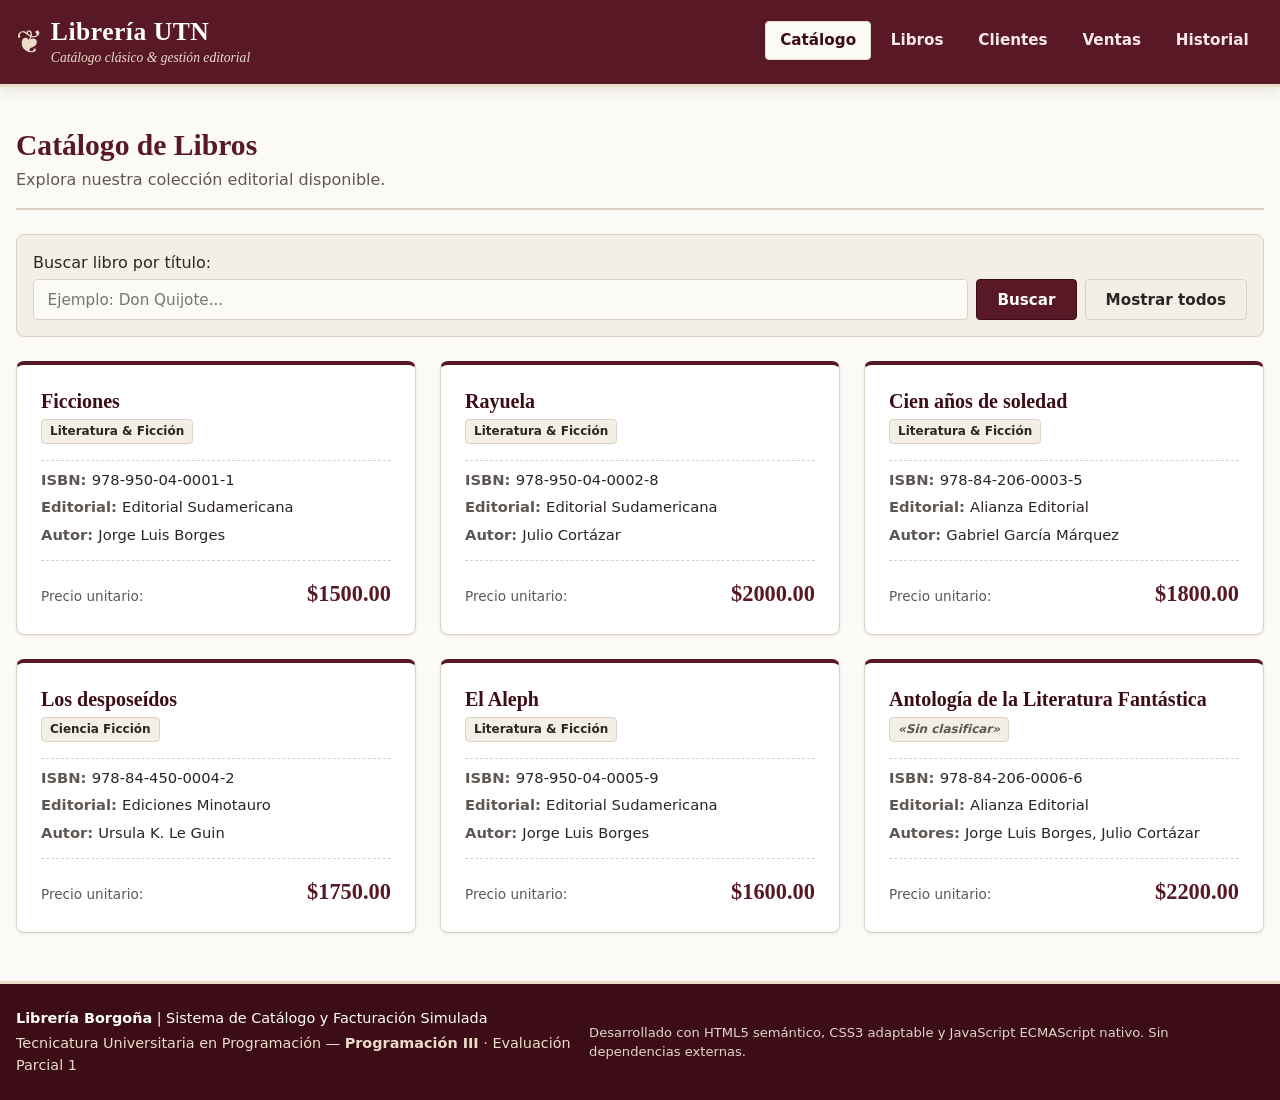
==== index.html @ 724ac65f "Add files via upload" ====
<!DOCTYPE html>
<html lang="es">
<head>
  <meta charset="UTF-8">
  <meta name="viewport" content="width=device-width, initial-scale=1.0">
  <meta name="description" content="Sistema de gestión de librería - Parcial 1 de Programación III UTN. Catálogo, registro de libros, clientes, ventas e historial.">
  <title>Librería Borgoña | Sistema de Gestión Editorial</title>
  <link rel="stylesheet" href="css/styles.css">
</head>
<body>
  <!-- Enlace accesible de salto al contenido -->
  <a href="#main-content" class="skip-link">Saltar al contenido principal</a>

  <!-- Encabezado general con identidad y navegación principal -->
  <header class="main-header">
    <div class="header-inner container">
      <div class="brand">
        <span class="brand-badge" aria-hidden="true">❦</span>
        <div class="brand-text">
          <h1 class="brand-title">Librería UTN</h1>
          <p class="brand-tagline">Catálogo clásico &amp; gestión editorial</p>
        </div>
      </div>

      <nav class="main-nav" aria-label="Navegación principal del sistema">
        <ul class="nav-list" role="menubar">
          <li role="none">
            <button type="button" class="nav-link active" role="menuitem" data-view="catalogo" id="nav-btn-catalogo" aria-current="page">
              Catálogo
            </button>
          </li>
          <li role="none">
            <button type="button" class="nav-link" role="menuitem" data-view="libros" id="nav-btn-libros">
              Libros
            </button>
          </li>
          <li role="none">
            <button type="button" class="nav-link" role="menuitem" data-view="clientes" id="nav-btn-clientes">
              Clientes
            </button>
          </li>
          <li role="none">
            <button type="button" class="nav-link" role="menuitem" data-view="ventas" id="nav-btn-ventas">
              Ventas
            </button>
          </li>
          <li role="none">
            <button type="button" class="nav-link" role="menuitem" data-view="historial" id="nav-btn-historial">
              Historial
            </button>
          </li>
        </ul>
      </nav>
    </div>
  </header>

  <!-- Contenedor de notificaciones globales en vivo -->
  <div class="container notif-wrapper" aria-live="polite" aria-atomic="true">
    <div id="global-alert" class="alert" hidden>
      <span class="alert-icon" aria-hidden="true"></span>
      <span id="global-alert-message" class="alert-message"></span>
      <button type="button" class="alert-close" id="btn-close-alert" aria-label="Cerrar notificación">×</button>
    </div>
  </div>

  <!-- Contenido principal -->
  <main id="main-content" class="main-content container">

    <!-- ==========================================
         VISTA 1: CATÁLOGO
         ========================================== -->
    <section id="view-catalogo" class="view-panel active" aria-labelledby="title-catalogo">
      <header class="section-header">
        <div>
          <h2 id="title-catalogo" class="section-title">Catálogo de Libros</h2>
          <p class="section-description">Explora nuestra colección editorial disponible.</p>
        </div>
      </header>

      <!-- Barra de búsqueda por título -->
      <search class="search-bar-container" role="search">
        <form id="form-search" class="search-form" novalidate>
          <div class="search-input-group">
            <label for="search-input" class="search-label">Buscar libro por título:</label>
            <div class="input-with-button">
              <input 
                type="search" 
                id="search-input" 
                name="searchTitle" 
                class="form-control" 
                placeholder="Ejemplo: Don Quijote..." 
                autocomplete="off"
              >
              <button type="submit" class="btn btn-primary" id="btn-search">Buscar</button>
              <button type="button" class="btn btn-secondary" id="btn-search-clear">Mostrar todos</button>
            </div>
          </div>
        </form>
      </search>

      <!-- Mensaje informativo de filtro actual -->
      <div id="search-status" class="search-status" aria-live="polite"></div>

      <!-- Contenedor dinámico de tarjetas de libros -->
      <div id="catalogo-list" class="cards-grid" aria-label="Resultados del catálogo"></div>

      <!-- Mensaje cuando no hay resultados de búsqueda -->
      <div id="catalogo-empty" class="empty-state" hidden>
        <div class="empty-state-icon" aria-hidden="true">🔍</div>
        <h3 class="empty-state-title">No se encontraron libros</h3>
        <p class="empty-state-text">No hay obras que coincidan con el término buscado. Prueba con otro título o limpia el buscador.</p>
        <button type="button" class="btn btn-secondary" id="btn-empty-reset">Restablecer catálogo</button>
      </div>
    </section>

    <!-- ==========================================
         VISTA 2: LIBROS (ALTA Y LISTADO)
         ========================================== -->
    <section id="view-libros" class="view-panel" aria-labelledby="title-libros" hidden>
      <header class="section-header">
        <div>
          <h2 id="title-libros" class="section-title">Administración de Libros</h2>
          <p class="section-description">Registra nuevas obras y consulta el inventario del sistema.</p>
        </div>
      </header>

      <div class="layout-two-columns">
        <!-- Formulario de alta de libros -->
        <article class="card card-form">
          <h3 class="card-title">Registrar nuevo libro</h3>
          <p class="card-subtitle">Completa todos los campos obligatorios (*) para ingresar el libro al catálogo.</p>

          <form id="form-libro" class="form-vertical" novalidate>
            <div id="form-libro-feedback" class="form-feedback" role="alert" hidden></div>

            <div class="form-group">
              <label for="libro-titulo" class="form-label">Título <span class="required" aria-hidden="true">*</span>:</label>
              <input type="text" id="libro-titulo" name="titulo" class="form-control" required placeholder="Nombre de la obra">
              <span class="field-error" id="error-libro-titulo" aria-live="polite"></span>
            </div>

            <div class="form-group">
              <label for="libro-isbn" class="form-label">ISBN <span class="required" aria-hidden="true">*</span>:</label>
              <input type="text" id="libro-isbn" name="isbn" class="form-control" required placeholder="Ej: 978-987-1234-56-7">
              <span class="field-hint">Se valida unicidad ignorando guiones y espacios.</span>
              <span class="field-error" id="error-libro-isbn" aria-live="polite"></span>
            </div>

            <div class="form-group">
              <label for="libro-precio" class="form-label">Precio ($) <span class="required" aria-hidden="true">*</span>:</label>
              <input type="number" id="libro-precio" name="precio" class="form-control" min="0.01" step="0.01" required placeholder="0.00">
              <span class="field-error" id="error-libro-precio" aria-live="polite"></span>
            </div>

            <div class="form-group">
              <label for="libro-editorial" class="form-label">Editorial <span class="required" aria-hidden="true">*</span>:</label>
              <select id="libro-editorial" name="editorialId" class="form-control" required>
                <option value="">-- Seleccionar editorial --</option>
              </select>
              <span class="field-error" id="error-libro-editorial" aria-live="polite"></span>
            </div>

            <div class="form-group">
              <label for="libro-genero" class="form-label">Género:</label>
              <select id="libro-genero" name="generoId" class="form-control">
                <option value="">«Sin clasificar»</option>
              </select>
              <span class="field-hint">Campo opcional. Si se omite, figurará como «Sin clasificar».</span>
              <span class="field-error" id="error-libro-genero" aria-live="polite"></span>
            </div>

            <div class="form-group">
              <fieldset class="fieldset-selection">
                <legend class="form-label">Autores <span class="required" aria-hidden="true">*</span> (al menos uno):</legend>
                <div id="libro-autores-container" class="checkbox-group" role="group" aria-describedby="hint-autores">
                  <!-- Se generan dinámicamente los checkboxes accesibles de autores -->
                </div>
                <span id="hint-autores" class="field-hint">Marca una o más casillas de autores registrados.</span>
                <span class="field-error" id="error-libro-autores" aria-live="polite"></span>
              </fieldset>
            </div>

            <div class="form-actions">
              <button type="submit" class="btn btn-primary" id="btn-submit-libro">Guardar libro en catálogo</button>
              <button type="reset" class="btn btn-secondary" id="btn-reset-libro">Limpiar formulario</button>
            </div>
          </form>
        </article>

        <!-- Listado de libros registrados -->
        <article class="card card-table">
          <div class="card-header-flex">
            <h3 class="card-title">Inventario registrado</h3>
            <span id="badge-total-libros" class="badge">0 libros</span>
          </div>

          <div class="table-responsive" tabindex="0" role="region" aria-label="Tabla de libros registrados">
            <table class="data-table" id="tabla-libros">
              <thead>
                <tr>
                  <th scope="col">Título</th>
                  <th scope="col">ISBN</th>
                  <th scope="col">Editorial</th>
                  <th scope="col">Género</th>
                  <th scope="col">Autor(es)</th>
                  <th scope="col" class="text-right">Precio</th>
                </tr>
              </thead>
              <tbody id="tabla-libros-body">
                <!-- Filas dinámicas -->
              </tbody>
            </table>
          </div>

          <div id="tabla-libros-empty" class="empty-state" hidden>
            <p class="empty-state-text">No hay libros registrados en el sistema.</p>
          </div>
        </article>
      </div>
    </section>

    <!-- ==========================================
         VISTA 3: CLIENTES (ALTA Y LISTADO)
         ========================================== -->
    <section id="view-clientes" class="view-panel" aria-labelledby="title-clientes" hidden>
      <header class="section-header">
        <div>
          <h2 id="title-clientes" class="section-title">Administración de Clientes</h2>
          <p class="section-description">Registra compradores para habilitarles la emisión de ventas.</p>
        </div>
      </header>

      <div class="layout-two-columns">
        <!-- Formulario de alta de clientes -->
        <article class="card card-form">
          <h3 class="card-title">Registrar nuevo cliente</h3>
          <p class="card-subtitle">Ingresa el nombre completo y correo electrónico único.</p>

          <form id="form-cliente" class="form-vertical" novalidate>
            <div id="form-cliente-feedback" class="form-feedback" role="alert" hidden></div>

            <div class="form-group">
              <label for="cliente-nombre" class="form-label">Nombre completo <span class="required" aria-hidden="true">*</span>:</label>
              <input type="text" id="cliente-nombre" name="nombre" class="form-control" required placeholder="Ej: María Victoria Albarracín">
              <span class="field-error" id="error-cliente-nombre" aria-live="polite"></span>
            </div>

            <div class="form-group">
              <label for="cliente-email" class="form-label">Correo electrónico <span class="required" aria-hidden="true">*</span>:</label>
              <input type="email" id="cliente-email" name="email" class="form-control" required placeholder="cliente@ejemplo.com">
              <span class="field-hint">Debe ser un email válido y no estar registrado previamente.</span>
              <span class="field-error" id="error-cliente-email" aria-live="polite"></span>
            </div>

            <div class="form-actions">
              <button type="submit" class="btn btn-primary" id="btn-submit-cliente">Guardar cliente</button>
              <button type="reset" class="btn btn-secondary" id="btn-reset-cliente">Limpiar formulario</button>
            </div>
          </form>
        </article>

        <!-- Listado de clientes registrados -->
        <article class="card card-table">
          <div class="card-header-flex">
            <h3 class="card-title">Clientes registrados</h3>
            <span id="badge-total-clientes" class="badge">0 clientes</span>
          </div>

          <div class="table-responsive" tabindex="0" role="region" aria-label="Tabla de clientes registrados">
            <table class="data-table" id="tabla-clientes">
              <thead>
                <tr>
                  <th scope="col">ID</th>
                  <th scope="col">Nombre completo</th>
                  <th scope="col">Correo electrónico</th>
                </tr>
              </thead>
              <tbody id="tabla-clientes-body">
                <!-- Filas dinámicas -->
              </tbody>
            </table>
          </div>

          <div id="tabla-clientes-empty" class="empty-state" hidden>
            <p class="empty-state-text">No hay clientes registrados en el sistema.</p>
          </div>
        </article>
      </div>
    </section>

    <!-- ==========================================
         VISTA 4: VENTAS (EMISIÓN SIMULADA)
         ========================================== -->
    <section id="view-ventas" class="view-panel" aria-labelledby="title-ventas" hidden>
      <header class="section-header">
        <div>
          <h2 id="title-ventas" class="section-title">Nueva Venta Simulada</h2>
          <p class="section-description">Selecciona un cliente, añade libros con sus cantidades y confirma la operación.</p>
        </div>
      </header>

      <div id="form-venta-feedback" class="form-feedback" role="alert" hidden></div>

      <div class="layout-sale-grid">
        <!-- Paso 1: Selección de cliente y agregado de renglones -->
        <div class="sale-controls-col">
          <!-- Tarjeta selección de cliente -->
          <article class="card">
            <h3 class="card-title">1. Cliente de la venta</h3>
            <div class="form-group">
              <label for="venta-cliente" class="form-label">Seleccionar cliente <span class="required" aria-hidden="true">*</span>:</label>
              <select id="venta-cliente" class="form-control" required>
                <option value="">-- Elige un cliente registrado --</option>
              </select>
              <span class="field-error" id="error-venta-cliente" aria-live="polite"></span>
            </div>
          </article>

          <!-- Tarjeta para agregar ítems -->
          <article class="card">
            <h3 class="card-title">2. Agregar renglón de libro</h3>
            <form id="form-renglon" class="form-vertical" novalidate>
              <div class="form-group">
                <label for="venta-libro" class="form-label">Libro disponible <span class="required" aria-hidden="true">*</span>:</label>
                <select id="venta-libro" class="form-control" required>
                  <option value="">-- Seleccionar libro --</option>
                </select>
                <span class="field-hint" id="venta-libro-info">Elige un libro para visualizar su precio actual.</span>
                <span class="field-error" id="error-venta-libro" aria-live="polite"></span>
              </div>

              <div class="form-group">
                <label for="venta-cantidad" class="form-label">Cantidad <span class="required" aria-hidden="true">*</span>:</label>
                <input type="number" id="venta-cantidad" class="form-control" min="1" step="1" value="1" required>
                <span class="field-hint">Número entero mayor que cero. Si el libro ya está en el detalle, se sumará.</span>
                <span class="field-error" id="error-venta-cantidad" aria-live="polite"></span>
              </div>

              <button type="submit" class="btn btn-secondary w-100" id="btn-add-renglon">
                + Agregar libro a la orden
              </button>
            </form>
          </article>
        </div>

        <!-- Paso 2: Resumen y composición de renglones -->
        <div class="sale-summary-col">
          <article class="card">
            <div class="card-header-flex">
              <h3 class="card-title">3. Detalle de la orden en curso</h3>
              <button type="button" class="btn btn-outline-danger btn-sm" id="btn-vaciar-carrito" title="Quitar todos los renglones">
                Vaciar detalle
              </button>
            </div>

            <div class="table-responsive" tabindex="0" role="region" aria-label="Renglones de la venta actual">
              <table class="data-table" id="tabla-venta-renglones">
                <thead>
                  <tr>
                    <th scope="col">Libro</th>
                    <th scope="col" class="text-center">Cant.</th>
                    <th scope="col" class="text-right">Precio unitario</th>
                    <th scope="col" class="text-right">Subtotal</th>
                    <th scope="col" class="text-center">Acciones</th>
                  </tr>
                </thead>
                <tbody id="tabla-venta-renglones-body">
                  <!-- Renglones de venta dinámicos -->
                </tbody>
              </table>
            </div>

            <!-- Estado vacío de la orden -->
            <div id="venta-renglones-empty" class="empty-state">
              <p class="empty-state-text">No has agregado libros a esta orden todavía.</p>
            </div>

            <!-- Resumen económico final -->
            <div class="sale-totals-panel">
              <div class="total-row">
                <span class="total-label">Cantidad de ítems:</span>
                <span id="resumen-total-items" class="total-value">0</span>
              </div>
              <div class="total-row total-highlight">
                <span class="total-label">Total a liquidar:</span>
                <span id="resumen-total-monto" class="total-value-grand">$0.00</span>
              </div>

              <div class="sale-confirm-actions">
                <button type="button" class="btn btn-primary btn-lg w-100" id="btn-confirmar-venta">
                  ✓ Confirmar y registrar venta
                </button>
              </div>
            </div>
          </article>
        </div>
      </div>
    </section>

    <!-- ==========================================
         VISTA 5: HISTORIAL DE VENTAS
         ========================================== -->
    <section id="view-historial" class="view-panel" aria-labelledby="title-historial" hidden>
      <header class="section-header">
        <div>
          <h2 id="title-historial" class="section-title">Historial de Ventas</h2>
          <p class="section-description">Registro de operaciones confirmadas con valores históricos congelados.</p>
        </div>
      </header>

      <div class="layout-history">
        <!-- Tabla de ventas realizadas -->
        <article class="card">
          <div class="card-header-flex">
            <h3 class="card-title">Ventas concretadas</h3>
            <span id="badge-total-ventas" class="badge">0 ventas</span>
          </div>

          <div class="table-responsive" tabindex="0" role="region" aria-label="Listado de ventas históricas">
            <table class="data-table" id="tabla-historial">
              <thead>
                <tr>
                  <th scope="col">ID Venta</th>
                  <th scope="col">Fecha y hora</th>
                  <th scope="col">Cliente</th>
                  <th scope="col" class="text-right">Total ($)</th>
                  <th scope="col" class="text-center">Acciones</th>
                </tr>
              </thead>
              <tbody id="tabla-historial-body">
                <!-- Filas de ventas dinámicas -->
              </tbody>
            </table>
          </div>

          <div id="historial-empty" class="empty-state" hidden>
            <p class="empty-state-text">No se ha registrado ninguna venta en el sistema.</p>
          </div>
        </article>

        <!-- Detalle de la venta seleccionada (inmutable) -->
        <aside id="panel-detalle-venta" class="card card-detail" aria-labelledby="title-detalle-venta" hidden>
          <div class="card-header-flex">
            <h3 id="title-detalle-venta" class="card-title">Detalle de Venta</h3>
            <button type="button" class="btn btn-secondary btn-sm" id="btn-cerrar-detalle" aria-label="Cerrar panel de detalle">
              ✕ Cerrar
            </button>
          </div>

          <div class="detail-metadata">
            <p><strong>Comprobante ID:</strong> <span id="detalle-id">-</span></p>
            <p><strong>Fecha:</strong> <span id="detalle-fecha">-</span></p>
            <p><strong>Cliente:</strong> <span id="detalle-cliente">-</span></p>
            <p><strong>Email cliente:</strong> <span id="detalle-email">-</span></p>
          </div>

          <div class="table-responsive" tabindex="0" role="region" aria-label="Renglones congelados de la venta">
            <table class="data-table" id="tabla-detalle-renglones">
              <thead>
                <tr>
                  <th scope="col">Libro</th>
                  <th scope="col" class="text-center">Cant.</th>
                  <th scope="col" class="text-right">Precio unitario histórico</th>
                  <th scope="col" class="text-right">Subtotal</th>
                </tr>
              </thead>
              <tbody id="tabla-detalle-renglones-body">
                <!-- Renglones inmutables -->
              </tbody>
              <tfoot>
                <tr>
                  <th scope="row" colspan="3" class="text-right">Total abonado:</th>
                  <td id="detalle-total" class="text-right font-bold">$0.00</td>
                </tr>
              </tfoot>
            </table>
          </div>

          <p class="note-immutable">
            <span aria-hidden="true">ℹ</span>
            <em>Los precios unitarios y subtotales corresponden al valor congelado en el momento de la confirmación de la venta.</em>
          </p>
        </aside>
      </div>
    </section>

  </main>

  <!-- Pie de página institucional -->
  <footer class="main-footer">
    <div class="container footer-content">
      <div class="footer-info">
        <p class="footer-title"><strong>Librería Borgoña</strong> | Sistema de Catálogo y Facturación Simulada</p>
        <p class="footer-academic">Tecnicatura Universitaria en Programación — <strong>Programación III</strong> · Evaluación Parcial 1</p>
      </div>
      <div class="footer-notes">
        <p class="footer-tech">Desarrollado con HTML5 semántico, CSS3 adaptable y JavaScript ECMAScript nativo. Sin dependencias externas.</p>
      </div>
    </div>
  </footer>

  <!-- Scripts modulares nativos sin compiladores ni librerías -->
  <script src="js/data.js"></script>
  <script src="js/storage.js"></script>
  <script src="js/catalogo.js"></script>
  <script src="js/libros.js"></script>
  <script src="js/clientes.js"></script>
  <script src="js/ventas.js"></script>
  <script src="js/historial.js"></script>
  <script src="js/app.js"></script>
</body>
</html>
---- css/styles.css ----
/* ==========================================================================
   LIBRERÍA BORGOÑA - HOJA DE ESTILOS PRINCIPAL
   Consigna Parcial 1 - Programación III UTN
   Paleta: Borgoña / Vino Tinto y Crema / Marfil
   Diseño: Adaptable (320px - 1280px), Accesible, Tipografía Editorial
   ========================================================================== */

/* --------------------------------------------------------------------------
   1. VARIABLES DE DISEÑO (CUSTOM PROPERTIES)
   -------------------------------------------------------------------------- */
:root {
  /* Paleta de Borgoñas / Vinos */
  --color-primary: #581825;          /* Borgoña profundo elegante */
  --color-primary-dark: #3c0d17;     /* Borgoña oscuro para bordes y contrastes */
  --color-primary-light: #7b2938;    /* Borgoña suave para hovers */
  --color-primary-soft: #f4e8eb;     /* Tinte borgoña muy sutil */

  /* Paleta de Cremas / Marfiles */
  --color-bg-body: #fcfaf6;          /* Crema claro de fondo general */
  --color-bg-surface: #ffffff;       /* Blanco puro para tarjetas */
  --color-bg-subtle: #f4efe6;        /* Crema tostado para contrastes de paneles */
  --color-bg-accent: #ebdcc8;        /* Crema acento para bordes sutiles y tags */

  /* Neutros y texto */
  --color-text-main: #2b2523;        /* Carbón cálido oscuro de alta legibilidad */
  --color-text-muted: #5e5753;       /* Gris cálido para etiquetas secundarias */
  --color-border: #dcd2c4;           /* Borde neutro crema */
  --color-border-subtle: #eae3d8;    /* Separadores leves */

  /* Estados de validación y alerta (con alto contraste y no basados solo en color) */
  --color-success: #1b5e20;
  --color-success-bg: #e8f5e9;
  --color-success-border: #a5d6a7;

  --color-error: #9b1c1c;
  --color-error-bg: #fde8e8;
  --color-error-border: #f8b4b4;

  --color-warning: #824700;
  --color-warning-bg: #fff8e1;
  --color-warning-border: #ffe082;

  --color-info: #0c4a6e;
  --color-info-bg: #f0f9ff;
  --color-info-border: #bae6fd;

  /* Tipografía */
  --font-serif: "Georgia", "Garamond", "Times New Roman", "Palatino Linotype", serif;
  --font-sans: system-ui, -apple-system, "Segoe UI", Roboto, "Helvetica Neue", Arial, sans-serif;
  --font-mono: "Consolas", "Courier New", monospace;

  /* Espaciados modulares */
  --space-xs: 0.25rem;
  --space-sm: 0.5rem;
  --space-md: 1rem;
  --space-lg: 1.5rem;
  --space-xl: 2rem;
  --space-2xl: 3rem;

  /* Bordes y sombras */
  --radius-sm: 4px;
  --radius-md: 8px;
  --radius-lg: 12px;
  --shadow-sm: 0 1px 3px rgba(43, 37, 35, 0.08);
  --shadow-md: 0 4px 12px rgba(43, 37, 35, 0.1);
  --shadow-lg: 0 8px 24px rgba(43, 37, 35, 0.12);

  /* Foco accesible */
  --focus-outline-color: #7b2938;
}

/* --------------------------------------------------------------------------
   2. REINICIO Y ESTILOS BASE ACCESIBLES
   -------------------------------------------------------------------------- */
*, *::before, *::after {
  box-sizing: border-box;
  margin: 0;
  padding: 0;
}

html {
  font-size: 16px;
  line-height: 1.5;
  -webkit-text-size-adjust: 100%;
  scroll-behavior: smooth;
}

body {
  font-family: var(--font-sans);
  background-color: var(--color-bg-body);
  color: var(--color-text-main);
  min-height: 100vh;
  display: flex;
  flex-direction: column;
  overflow-x: hidden; /* Evita scroll horizontal a nivel ventana */
}

/* Enlace para saltar al contenido principal (Accesibilidad teclado) */
.skip-link {
  position: absolute;
  top: -999px;
  left: 1rem;
  background: var(--color-primary);
  color: #ffffff;
  padding: 0.75rem 1.25rem;
  z-index: 1000;
  border-radius: var(--radius-sm);
  font-weight: 600;
  text-decoration: none;
  transition: top 0.2s ease;
}

.skip-link:focus {
  top: 1rem;
  outline: 3px solid #ffcc00;
}

/* Foco visible estricto para navegación por teclado (Criterio Ejercicio 2) */
:focus-visible {
  outline: 3px solid var(--focus-outline-color);
  outline-offset: 2px;
}

/* --------------------------------------------------------------------------
   3. CONTENEDOR Y TIPOGRAFÍA
   -------------------------------------------------------------------------- */
.container {
  width: 100%;
  max-width: 1280px;
  margin-left: auto;
  margin-right: auto;
  padding-left: var(--space-md);
  padding-right: var(--space-md);
}

h1, h2, h3, h4, h5, h6 {
  font-family: var(--font-serif);
  color: var(--color-primary);
  font-weight: 700;
  line-height: 1.25;
}

p {
  margin-bottom: var(--space-sm);
}

/* --------------------------------------------------------------------------
   4. ENCABEZADO Y NAVEGACIÓN
   -------------------------------------------------------------------------- */
.main-header {
  background-color: var(--color-primary);
  color: var(--color-bg-body);
  border-bottom: 3px solid var(--color-bg-accent);
  box-shadow: var(--shadow-md);
  position: sticky;
  top: 0;
  z-index: 50;
}

.header-inner {
  display: flex;
  flex-direction: column;
  padding-top: var(--space-md);
  padding-bottom: var(--space-sm);
  gap: var(--space-sm);
}

@media (min-width: 768px) {
  .header-inner {
    flex-direction: row;
    align-items: center;
    justify-content: space-between;
    padding-bottom: var(--space-md);
  }
}

.brand {
  display: flex;
  align-items: center;
  gap: var(--space-sm);
}

.brand-badge {
  font-size: 2rem;
  color: var(--color-bg-accent);
  line-height: 1;
}

.brand-title {
  color: #ffffff;
  font-size: 1.6rem;
  letter-spacing: 0.5px;
}

.brand-tagline {
  color: var(--color-bg-accent);
  font-size: 0.85rem;
  font-style: italic;
  font-family: var(--font-serif);
  margin-bottom: 0;
}

/* Barra de navegación */
.main-nav {
  width: 100%;
}

@media (min-width: 768px) {
  .main-nav {
    width: auto;
  }
}

.nav-list {
  display: flex;
  list-style: none;
  gap: var(--space-xs);
  overflow-x: auto;
  padding-bottom: var(--space-xs);
  -webkit-overflow-scrolling: touch;
}

.nav-link {
  background: transparent;
  color: #f7e8ea;
  border: 1px solid transparent;
  font-family: var(--font-sans);
  font-size: 0.95rem;
  font-weight: 600;
  padding: 0.6rem 0.9rem;
  border-radius: var(--radius-sm);
  cursor: pointer;
  white-space: nowrap;
  transition: all 0.2s ease-in-out;
}

.nav-link:hover {
  background-color: var(--color-primary-light);
  color: #ffffff;
}

.nav-link.active {
  background-color: var(--color-bg-body);
  color: var(--color-primary-dark);
  font-weight: 700;
  border-color: var(--color-bg-accent);
  box-shadow: var(--shadow-sm);
}

/* --------------------------------------------------------------------------
   5. CONTENIDO PRINCIPAL Y PANELES (SPA)
   -------------------------------------------------------------------------- */
.main-content {
  flex: 1 0 auto;
  padding-top: var(--space-lg);
  padding-bottom: var(--space-2xl);
}

.view-panel {
  display: none; /* Oculto por defecto hasta que JS o la clase active lo muestre */
  animation: fadeIn 0.25s ease-in;
}

.view-panel.active {
  display: block;
}

@keyframes fadeIn {
  from {
    opacity: 0;
    transform: translateY(4px);
  }
  to {
    opacity: 1;
    transform: translateY(0);
  }
}

.section-header {
  border-bottom: 2px solid var(--color-border);
  padding-bottom: var(--space-sm);
  margin-bottom: var(--space-lg);
}

.section-title {
  font-size: 1.85rem;
  margin-bottom: var(--space-xs);
}

.section-description {
  color: var(--color-text-muted);
  font-size: 1rem;
}

/* --------------------------------------------------------------------------
   6. ALERTA Y MENSAJES ACCESIBLES
   -------------------------------------------------------------------------- */
.notif-wrapper {
  margin-top: var(--space-md);
}

.alert {
  display: flex;
  align-items: center;
  justify-content: space-between;
  gap: var(--space-md);
  padding: 0.85rem 1.25rem;
  border-radius: var(--radius-md);
  margin-bottom: var(--space-md);
  font-weight: 500;
  border: 1px solid transparent;
}

.alert[hidden] {
  display: none !important;
}

.alert-icon {
  font-size: 1.25rem;
  font-weight: bold;
}

.alert-message {
  flex: 1;
}

.alert-close {
  background: transparent;
  border: none;
  font-size: 1.4rem;
  cursor: pointer;
  line-height: 1;
  padding: 0 0.25rem;
  color: inherit;
  border-radius: var(--radius-sm);
}

.alert-success {
  background-color: var(--color-success-bg);
  color: var(--color-success);
  border-color: var(--color-success-border);
}

.alert-error {
  background-color: var(--color-error-bg);
  color: var(--color-error);
  border-color: var(--color-error-border);
}

.alert-info {
  background-color: var(--color-info-bg);
  color: var(--color-info);
  border-color: var(--color-info-border);
}

/* Alertas de formulario locales */
.form-feedback {
  padding: 0.75rem 1rem;
  border-radius: var(--radius-sm);
  margin-bottom: var(--space-md);
  font-size: 0.95rem;
  border: 1px solid transparent;
}

.form-feedback[hidden] {
  display: none !important;
}

.form-feedback.is-error {
  background-color: var(--color-error-bg);
  color: var(--color-error);
  border-color: var(--color-error-border);
}

.form-feedback.is-success {
  background-color: var(--color-success-bg);
  color: var(--color-success);
  border-color: var(--color-success-border);
}

/* --------------------------------------------------------------------------
   7. TARJETAS Y CONTENEDORES
   -------------------------------------------------------------------------- */
.card {
  background-color: var(--color-bg-surface);
  border: 1px solid var(--color-border);
  border-radius: var(--radius-md);
  padding: var(--space-lg);
  box-shadow: var(--shadow-sm);
  margin-bottom: var(--space-lg);
}

.card-title {
  font-size: 1.35rem;
  margin-bottom: var(--space-xs);
  color: var(--color-primary-dark);
}

.card-subtitle {
  color: var(--color-text-muted);
  font-size: 0.9rem;
  margin-bottom: var(--space-md);
}

.card-header-flex {
  display: flex;
  align-items: center;
  justify-content: space-between;
  margin-bottom: var(--space-md);
  flex-wrap: wrap;
  gap: var(--space-sm);
}

.badge {
  display: inline-block;
  padding: 0.25rem 0.65rem;
  font-size: 0.8rem;
  font-weight: 700;
  border-radius: 999px;
  background-color: var(--color-primary-soft);
  color: var(--color-primary);
  border: 1px solid var(--color-primary-light);
}

/* --------------------------------------------------------------------------
   8. LAYOUTS RESPONSIVOS (FLEX & GRID)
   -------------------------------------------------------------------------- */
/* Layout 2 columnas para formularios + tablas (Ejercicio 1 y 2) */
.layout-two-columns {
  display: grid;
  grid-template-columns: 1fr;
  gap: var(--space-lg);
}

@media (min-width: 900px) {
  .layout-two-columns {
    grid-template-columns: 380px 1fr;
    align-items: start;
  }
}

/* Layout de ventas (320px -> 1280px) */
.layout-sale-grid {
  display: grid;
  grid-template-columns: 1fr;
  gap: var(--space-lg);
}

@media (min-width: 900px) {
  .layout-sale-grid {
    grid-template-columns: 420px 1fr;
    align-items: start;
  }
}

/* Catálogo en grid responsive */
.cards-grid {
  display: grid;
  grid-template-columns: 1fr;
  gap: var(--space-lg);
  margin-top: var(--space-lg);
}

@media (min-width: 600px) {
  .cards-grid {
    grid-template-columns: repeat(2, 1fr);
  }
}

@media (min-width: 1024px) {
  .cards-grid {
    grid-template-columns: repeat(3, 1fr);
  }
}

/* Tarjeta individual de libro en catálogo */
.book-card {
  display: flex;
  flex-direction: column;
  background: var(--color-bg-surface);
  border: 1px solid var(--color-border);
  border-top: 4px solid var(--color-primary);
  border-radius: var(--radius-md);
  padding: var(--space-lg);
  box-shadow: var(--shadow-sm);
  transition: transform 0.2s ease, box-shadow 0.2s ease;
}

.book-card:hover {
  transform: translateY(-2px);
  box-shadow: var(--shadow-md);
}

.book-card-header {
  margin-bottom: var(--space-sm);
}

.book-card-title {
  font-size: 1.25rem;
  color: var(--color-primary-dark);
  margin-bottom: var(--space-xs);
}

.book-badge-genre {
  display: inline-block;
  font-size: 0.75rem;
  padding: 0.15rem 0.5rem;
  border-radius: var(--radius-sm);
  background-color: var(--color-bg-subtle);
  color: var(--color-text-main);
  border: 1px solid var(--color-border);
  font-weight: 600;
}

.book-badge-genre.is-unclassified {
  font-style: italic;
  color: var(--color-text-muted);
}

.book-card-body {
  flex: 1 0 auto;
  font-size: 0.92rem;
  margin: var(--space-sm) 0;
  border-top: 1px dashed var(--color-border);
  border-bottom: 1px dashed var(--color-border);
  padding: var(--space-sm) 0;
}

.book-meta-item {
  margin-bottom: 0.35rem;
}

.book-meta-label {
  font-weight: 600;
  color: var(--color-text-muted);
}

.book-card-footer {
  display: flex;
  align-items: baseline;
  justify-content: space-between;
  margin-top: var(--space-sm);
}

.book-price-label {
  font-size: 0.85rem;
  color: var(--color-text-muted);
}

.book-price-amount {
  font-size: 1.4rem;
  font-weight: 700;
  color: var(--color-primary);
  font-family: var(--font-serif);
}

/* --------------------------------------------------------------------------
   9. FORMULARIOS Y CONTROLES
   -------------------------------------------------------------------------- */
.form-vertical {
  display: flex;
  flex-direction: column;
  gap: var(--space-md);
}

.form-group {
  display: flex;
  flex-direction: column;
  gap: var(--space-xs);
}

.form-label {
  font-weight: 600;
  font-size: 0.95rem;
  color: var(--color-text-main);
}

.required {
  color: var(--color-error);
  font-weight: bold;
}

.form-control {
  width: 100%;
  padding: 0.65rem 0.85rem;
  font-family: var(--font-sans);
  font-size: 0.95rem;
  background-color: var(--color-bg-body);
  border: 1px solid var(--color-border);
  border-radius: var(--radius-sm);
  color: var(--color-text-main);
  transition: border-color 0.2s, background-color 0.2s;
}

.form-control:focus {
  background-color: #ffffff;
  border-color: var(--color-primary);
}

.form-control.has-error {
  border-color: var(--color-error);
  background-color: #fff8f8;
}

.field-hint {
  font-size: 0.8rem;
  color: var(--color-text-muted);
}

.field-error {
  font-size: 0.85rem;
  font-weight: 600;
  color: var(--color-error);
  min-height: 1.1rem;
}

.fieldset-selection {
  border: 1px solid var(--color-border);
  border-radius: var(--radius-sm);
  padding: var(--space-sm) var(--space-md);
  background-color: var(--color-bg-body);
}

.checkbox-group {
  display: flex;
  flex-direction: column;
  gap: 0.4rem;
  max-height: 160px;
  overflow-y: auto;
  padding: var(--space-xs) 0;
}

.checkbox-item {
  display: flex;
  align-items: center;
  gap: var(--space-sm);
  font-size: 0.92rem;
  cursor: pointer;
}

.checkbox-item input[type="checkbox"] {
  width: 18px;
  height: 18px;
  accent-color: var(--color-primary);
  cursor: pointer;
}

.form-actions {
  display: flex;
  gap: var(--space-sm);
  flex-wrap: wrap;
  margin-top: var(--space-xs);
}

/* Búsqueda */
.search-bar-container {
  background: var(--color-bg-subtle);
  border: 1px solid var(--color-border);
  border-radius: var(--radius-md);
  padding: var(--space-md);
  margin-bottom: var(--space-md);
}

.input-with-button {
  display: flex;
  flex-direction: column;
  gap: var(--space-sm);
  margin-top: var(--space-xs);
}

@media (min-width: 520px) {
  .input-with-button {
    flex-direction: row;
  }
  .input-with-button input {
    flex: 1;
  }
}

.search-status {
  font-size: 0.9rem;
  color: var(--color-text-muted);
  font-style: italic;
  margin-bottom: var(--space-sm);
}

/* --------------------------------------------------------------------------
   10. BOTONES
   -------------------------------------------------------------------------- */
.btn {
  display: inline-flex;
  align-items: center;
  justify-content: center;
  font-family: var(--font-sans);
  font-size: 0.95rem;
  font-weight: 600;
  padding: 0.65rem 1.25rem;
  border-radius: var(--radius-sm);
  border: 1px solid transparent;
  cursor: pointer;
  transition: all 0.2s ease-in-out;
  text-decoration: none;
  line-height: 1.2;
}

.btn-primary {
  background-color: var(--color-primary);
  color: #ffffff;
  border-color: var(--color-primary-dark);
}

.btn-primary:hover {
  background-color: var(--color-primary-light);
}

.btn-primary:active {
  background-color: var(--color-primary-dark);
}

.btn-secondary {
  background-color: var(--color-bg-subtle);
  color: var(--color-text-main);
  border-color: var(--color-border);
}

.btn-secondary:hover {
  background-color: var(--color-bg-accent);
}

.btn-outline-danger {
  background-color: transparent;
  color: var(--color-error);
  border-color: var(--color-error-border);
}

.btn-outline-danger:hover {
  background-color: var(--color-error-bg);
  border-color: var(--color-error);
}

.btn-sm {
  padding: 0.35rem 0.65rem;
  font-size: 0.85rem;
}

.btn-lg {
  padding: 0.85rem 1.5rem;
  font-size: 1.05rem;
}

.w-100 {
  width: 100%;
}

/* --------------------------------------------------------------------------
   11. TABLAS Y CONTENEDOR DESPLAZABLE (CRITERIO REQUERIDO 320px)
   -------------------------------------------------------------------------- */
/* Si una tabla necesita más espacio, se desplaza dentro de su propio contenedor */
.table-responsive {
  width: 100%;
  overflow-x: auto;
  -webkit-overflow-scrolling: touch;
  border: 1px solid var(--color-border);
  border-radius: var(--radius-sm);
  background-color: #ffffff;
  margin-bottom: var(--space-md);
}

.data-table {
  width: 100%;
  border-collapse: collapse;
  text-align: left;
  font-size: 0.92rem;
  min-width: 480px; /* Asegura legibilidad en pantallas estrechas activando scroll interno */
}

.data-table th, 
.data-table td {
  padding: 0.65rem 0.85rem;
  border-bottom: 1px solid var(--color-border-subtle);
}

.data-table thead th {
  background-color: var(--color-bg-subtle);
  color: var(--color-primary-dark);
  font-weight: 700;
  font-family: var(--font-serif);
  border-bottom: 2px solid var(--color-border);
  white-space: nowrap;
}

.data-table tbody tr:hover {
  background-color: var(--color-primary-soft);
}

.data-table tfoot th,
.data-table tfoot td {
  background-color: var(--color-bg-subtle);
  border-top: 2px solid var(--color-border);
  font-weight: 700;
}

.text-right {
  text-align: right;
}

.text-center {
  text-align: center;
}

.font-bold {
  font-weight: bold;
}

/* Control de cantidad en tabla de venta */
.table-qty-control {
  display: inline-flex;
  align-items: center;
  gap: 0.35rem;
}

.input-table-qty {
  width: 60px;
  padding: 0.3rem 0.4rem;
  text-align: center;
  font-size: 0.9rem;
  border: 1px solid var(--color-border);
  border-radius: var(--radius-sm);
}

/* --------------------------------------------------------------------------
   12. RESUMEN DE VENTAS Y PANEL HISTORIAL
   -------------------------------------------------------------------------- */
.sale-totals-panel {
  background: var(--color-bg-subtle);
  border: 1px solid var(--color-border);
  border-radius: var(--radius-sm);
  padding: var(--space-md);
  margin-top: var(--space-md);
}

.total-row {
  display: flex;
  justify-content: space-between;
  align-items: center;
  margin-bottom: var(--space-xs);
  font-size: 0.95rem;
}

.total-highlight {
  border-top: 2px dashed var(--color-border);
  padding-top: var(--space-sm);
  margin-top: var(--space-sm);
  font-size: 1.15rem;
  font-weight: 700;
}

.total-value-grand {
  font-size: 1.45rem;
  color: var(--color-primary);
  font-family: var(--font-serif);
}

.sale-confirm-actions {
  margin-top: var(--space-md);
}

/* Detalle de historial */
.card-detail {
  border-left: 4px solid var(--color-primary);
  background-color: #ffffff;
}

.detail-metadata {
  display: grid;
  grid-template-columns: 1fr;
  gap: var(--space-xs);
  background: var(--color-bg-subtle);
  padding: var(--space-sm) var(--space-md);
  border-radius: var(--radius-sm);
  margin-bottom: var(--space-md);
  font-size: 0.92rem;
}

@media (min-width: 600px) {
  .detail-metadata {
    grid-template-columns: repeat(2, 1fr);
  }
}

.note-immutable {
  font-size: 0.85rem;
  color: var(--color-text-muted);
  margin-top: var(--space-sm);
  display: flex;
  align-items: center;
  gap: var(--space-xs);
}

/* Estados vacíos */
.empty-state {
  text-align: center;
  padding: var(--space-xl) var(--space-md);
  background: var(--color-bg-body);
  border: 1px dashed var(--color-border);
  border-radius: var(--radius-md);
  margin: var(--space-md) 0;
}

.empty-state[hidden] {
  display: none !important;
}

.empty-state-icon {
  font-size: 2.2rem;
  margin-bottom: var(--space-xs);
}

.empty-state-title {
  font-size: 1.2rem;
  margin-bottom: var(--space-xs);
}

.empty-state-text {
  color: var(--color-text-muted);
  max-width: 480px;
  margin: 0 auto var(--space-md) auto;
}

/* --------------------------------------------------------------------------
   13. PIE DE PÁGINA
   -------------------------------------------------------------------------- */
.main-footer {
  background-color: var(--color-primary-dark);
  color: var(--color-bg-subtle);
  border-top: 3px solid var(--color-bg-accent);
  padding: var(--space-lg) 0;
  font-size: 0.9rem;
}

.footer-content {
  display: flex;
  flex-direction: column;
  gap: var(--space-sm);
}

@media (min-width: 768px) {
  .footer-content {
    flex-direction: row;
    justify-content: space-between;
    align-items: center;
  }
}

.footer-title {
  color: #ffffff;
  margin-bottom: 0.2rem;
}

.footer-academic {
  color: var(--color-bg-accent);
  margin-bottom: 0;
}

.footer-tech {
  color: #dfd5c9;
  font-size: 0.82rem;
  margin-bottom: 0;
}
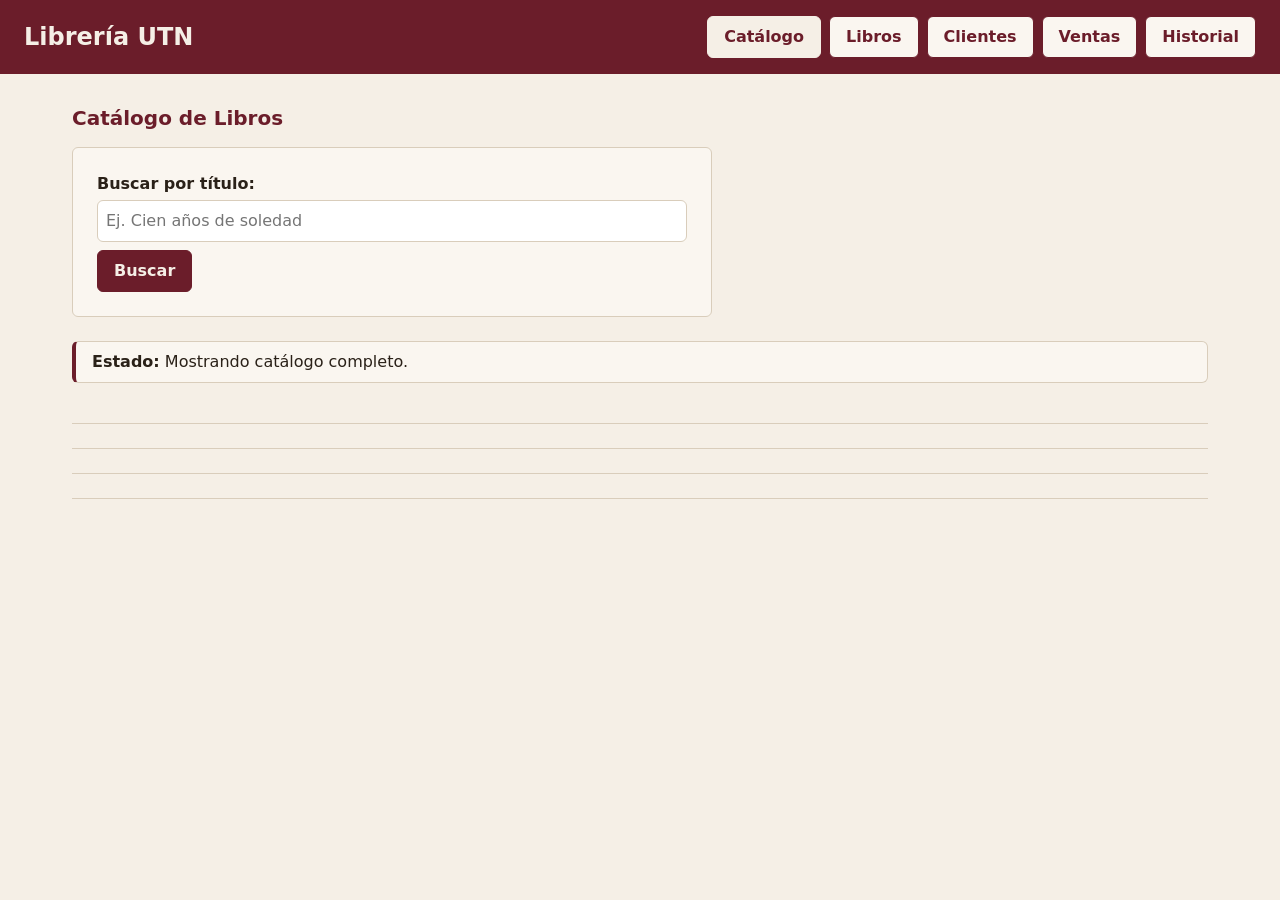
==== commit c9cd7de0: "Actualizacion hasta c-02 Maximo Quiroga" ====
--- a/index.html
+++ b/index.html
@@ -1,513 +1,261 @@
 <!DOCTYPE html>
 <html lang="es">
 <head>
-  <meta charset="UTF-8">
-  <meta name="viewport" content="width=device-width, initial-scale=1.0">
-  <meta name="description" content="Sistema de gestión de librería - Parcial 1 de Programación III UTN. Catálogo, registro de libros, clientes, ventas e historial.">
-  <title>Librería Borgoña | Sistema de Gestión Editorial</title>
-  <link rel="stylesheet" href="css/styles.css">
+    <meta charset="UTF-8">
+    <meta name="viewport" content="width=device-width, initial-scale=1.0">
+    <title>Librería UTN</title>
+    <link rel="stylesheet" href="css/styles.css">
+    <script src="js/navegacion.js" defer></script>
 </head>
 <body>
-  <!-- Enlace accesible de salto al contenido -->
-  <a href="#main-content" class="skip-link">Saltar al contenido principal</a>
-
-  <!-- Encabezado general con identidad y navegación principal -->
-  <header class="main-header">
-    <div class="header-inner container">
-      <div class="brand">
-        <span class="brand-badge" aria-hidden="true">❦</span>
-        <div class="brand-text">
-          <h1 class="brand-title">Librería UTN</h1>
-          <p class="brand-tagline">Catálogo clásico &amp; gestión editorial</p>
-        </div>
-      </div>
-
-      <nav class="main-nav" aria-label="Navegación principal del sistema">
-        <ul class="nav-list" role="menubar">
-          <li role="none">
-            <button type="button" class="nav-link active" role="menuitem" data-view="catalogo" id="nav-btn-catalogo" aria-current="page">
-              Catálogo
-            </button>
-          </li>
-          <li role="none">
-            <button type="button" class="nav-link" role="menuitem" data-view="libros" id="nav-btn-libros">
-              Libros
-            </button>
-          </li>
-          <li role="none">
-            <button type="button" class="nav-link" role="menuitem" data-view="clientes" id="nav-btn-clientes">
-              Clientes
-            </button>
-          </li>
-          <li role="none">
-            <button type="button" class="nav-link" role="menuitem" data-view="ventas" id="nav-btn-ventas">
-              Ventas
-            </button>
-          </li>
-          <li role="none">
-            <button type="button" class="nav-link" role="menuitem" data-view="historial" id="nav-btn-historial">
-              Historial
-            </button>
-          </li>
-        </ul>
-      </nav>
-    </div>
-  </header>
-
-  <!-- Contenedor de notificaciones globales en vivo -->
-  <div class="container notif-wrapper" aria-live="polite" aria-atomic="true">
-    <div id="global-alert" class="alert" hidden>
-      <span class="alert-icon" aria-hidden="true"></span>
-      <span id="global-alert-message" class="alert-message"></span>
-      <button type="button" class="alert-close" id="btn-close-alert" aria-label="Cerrar notificación">×</button>
-    </div>
-  </div>
-
-  <!-- Contenido principal -->
-  <main id="main-content" class="main-content container">
-
-    <!-- ==========================================
-         VISTA 1: CATÁLOGO
-         ========================================== -->
-    <section id="view-catalogo" class="view-panel active" aria-labelledby="title-catalogo">
-      <header class="section-header">
-        <div>
-          <h2 id="title-catalogo" class="section-title">Catálogo de Libros</h2>
-          <p class="section-description">Explora nuestra colección editorial disponible.</p>
-        </div>
-      </header>
-
-      <!-- Barra de búsqueda por título -->
-      <search class="search-bar-container" role="search">
-        <form id="form-search" class="search-form" novalidate>
-          <div class="search-input-group">
-            <label for="search-input" class="search-label">Buscar libro por título:</label>
-            <div class="input-with-button">
-              <input 
-                type="search" 
-                id="search-input" 
-                name="searchTitle" 
-                class="form-control" 
-                placeholder="Ejemplo: Don Quijote..." 
-                autocomplete="off"
-              >
-              <button type="submit" class="btn btn-primary" id="btn-search">Buscar</button>
-              <button type="button" class="btn btn-secondary" id="btn-search-clear">Mostrar todos</button>
-            </div>
-          </div>
-        </form>
-      </search>
-
-      <!-- Mensaje informativo de filtro actual -->
-      <div id="search-status" class="search-status" aria-live="polite"></div>
-
-      <!-- Contenedor dinámico de tarjetas de libros -->
-      <div id="catalogo-list" class="cards-grid" aria-label="Resultados del catálogo"></div>
-
-      <!-- Mensaje cuando no hay resultados de búsqueda -->
-      <div id="catalogo-empty" class="empty-state" hidden>
-        <div class="empty-state-icon" aria-hidden="true">🔍</div>
-        <h3 class="empty-state-title">No se encontraron libros</h3>
-        <p class="empty-state-text">No hay obras que coincidan con el término buscado. Prueba con otro título o limpia el buscador.</p>
-        <button type="button" class="btn btn-secondary" id="btn-empty-reset">Restablecer catálogo</button>
-      </div>
-    </section>
-
-    <!-- ==========================================
-         VISTA 2: LIBROS (ALTA Y LISTADO)
-         ========================================== -->
-    <section id="view-libros" class="view-panel" aria-labelledby="title-libros" hidden>
-      <header class="section-header">
-        <div>
-          <h2 id="title-libros" class="section-title">Administración de Libros</h2>
-          <p class="section-description">Registra nuevas obras y consulta el inventario del sistema.</p>
-        </div>
-      </header>
-
-      <div class="layout-two-columns">
-        <!-- Formulario de alta de libros -->
-        <article class="card card-form">
-          <h3 class="card-title">Registrar nuevo libro</h3>
-          <p class="card-subtitle">Completa todos los campos obligatorios (*) para ingresar el libro al catálogo.</p>
-
-          <form id="form-libro" class="form-vertical" novalidate>
-            <div id="form-libro-feedback" class="form-feedback" role="alert" hidden></div>
-
-            <div class="form-group">
-              <label for="libro-titulo" class="form-label">Título <span class="required" aria-hidden="true">*</span>:</label>
-              <input type="text" id="libro-titulo" name="titulo" class="form-control" required placeholder="Nombre de la obra">
-              <span class="field-error" id="error-libro-titulo" aria-live="polite"></span>
-            </div>
-
-            <div class="form-group">
-              <label for="libro-isbn" class="form-label">ISBN <span class="required" aria-hidden="true">*</span>:</label>
-              <input type="text" id="libro-isbn" name="isbn" class="form-control" required placeholder="Ej: 978-987-1234-56-7">
-              <span class="field-hint">Se valida unicidad ignorando guiones y espacios.</span>
-              <span class="field-error" id="error-libro-isbn" aria-live="polite"></span>
-            </div>
-
-            <div class="form-group">
-              <label for="libro-precio" class="form-label">Precio ($) <span class="required" aria-hidden="true">*</span>:</label>
-              <input type="number" id="libro-precio" name="precio" class="form-control" min="0.01" step="0.01" required placeholder="0.00">
-              <span class="field-error" id="error-libro-precio" aria-live="polite"></span>
-            </div>
-
-            <div class="form-group">
-              <label for="libro-editorial" class="form-label">Editorial <span class="required" aria-hidden="true">*</span>:</label>
-              <select id="libro-editorial" name="editorialId" class="form-control" required>
-                <option value="">-- Seleccionar editorial --</option>
-              </select>
-              <span class="field-error" id="error-libro-editorial" aria-live="polite"></span>
-            </div>
-
-            <div class="form-group">
-              <label for="libro-genero" class="form-label">Género:</label>
-              <select id="libro-genero" name="generoId" class="form-control">
-                <option value="">«Sin clasificar»</option>
-              </select>
-              <span class="field-hint">Campo opcional. Si se omite, figurará como «Sin clasificar».</span>
-              <span class="field-error" id="error-libro-genero" aria-live="polite"></span>
-            </div>
-
-            <div class="form-group">
-              <fieldset class="fieldset-selection">
-                <legend class="form-label">Autores <span class="required" aria-hidden="true">*</span> (al menos uno):</legend>
-                <div id="libro-autores-container" class="checkbox-group" role="group" aria-describedby="hint-autores">
-                  <!-- Se generan dinámicamente los checkboxes accesibles de autores -->
+    <header>
+        <h1>Librería UTN</h1>
+        <nav aria-label="Navegación principal">
+            <button type="button" data-target="vista-catalogo" class="activo" aria-current="page">Catálogo</button>
+            <button type="button" data-target="vista-libros">Libros</button>
+            <button type="button" data-target="vista-clientes">Clientes</button>
+            <button type="button" data-target="vista-ventas">Ventas</button>
+            <button type="button" data-target="vista-historial">Historial</button>
+        </nav>
+    </header>
+
+    <main>
+        <section id="vista-catalogo" class="vista" aria-labelledby="titulo-catalogo">
+            <h2 id="titulo-catalogo">Catálogo de Libros</h2>
+            <form action="" method="GET">
+                <label for="buscar-titulo">Buscar por título:</label>
+                <input type="text" id="buscar-titulo" placeholder="Ej. Cien años de soledad">
+                <button type="submit">Buscar</button>
+            </form>
+
+            <p class="mensaje-estado" id="catalogo-estado"><strong>Estado:</strong> Mostrando catálogo completo.</p>
+            <p class="mensaje-sin-resultados" id="catalogo-sin-resultados" hidden>No se encontraron libros que coincidan con la búsqueda.</p>
+
+            <div class="contenedor-catalogo" id="contenedor-catalogo">
+                <!-- Renderizado dinámico desde js/catalogo.js (C-03) -->
+            </div>
+        </section>
+
+        <hr>
+
+        <section id="vista-libros" class="vista" aria-labelledby="titulo-libros" hidden>
+            <h2 id="titulo-libros">Gestión de Libros</h2>
+
+            <form action="" method="POST">
+                <fieldset>
+                    <legend>Alta de Nuevo Libro</legend>
+
+                    <p>
+                        <label for="libro-titulo">Título *:</label><br>
+                        <input type="text" id="libro-titulo" placeholder="Ej. El Aleph" required>
+                    </p>
+
+                    <p>
+                        <label for="libro-isbn">ISBN *:</label><br>
+                        <input type="text" id="libro-isbn" placeholder="Ej. 9789500428132" required>
+                    </p>
+
+                    <p>
+                        <label for="libro-precio">Precio *:</label><br>
+                        <input type="number" id="libro-precio" min="0.01" step="0.01" placeholder="0.00" required>
+                    </p>
+
+                    <p>
+                        <label for="libro-editorial">Editorial *:</label><br>
+                        <select id="libro-editorial" required>
+                            <option value="">Seleccione una editorial...</option>
+                            <!-- Opciones generadas desde datos.js (C-03/C-04) -->
+                        </select>
+                    </p>
+
+                    <p>
+                        <label for="libro-genero">Género:</label><br>
+                        <select id="libro-genero">
+                            <option value="">«Sin clasificar»</option>
+                            <!-- Opciones generadas desde datos.js (C-03/C-04) -->
+                        </select>
+                    </p>
+
+                    <p>
+                        <label for="libro-autores">Autores * (Mantener Ctrl para seleccionar varios):</label><br>
+                        <select id="libro-autores" multiple required>
+                            <!-- Opciones generadas desde datos.js (C-03/C-04) -->
+                        </select>
+                    </p>
+
+                    <button type="submit">Guardar Libro</button>
+                </fieldset>
+            </form>
+
+            <p class="mensaje-exito" id="libros-exito" hidden>Libro registrado correctamente.</p>
+            <p class="mensaje-error" id="libros-error" hidden>No se pudo registrar el libro. Revise los datos ingresados.</p>
+
+            <h3>Libros Registrados</h3>
+            <p class="mensaje-vacio" id="libros-vacio" hidden>No hay libros registrados.</p>
+            <div class="tabla-contenedor">
+            <table>
+                <thead>
+                    <tr>
+                        <th>Título</th>
+                        <th>ISBN</th>
+                        <th>Editorial</th>
+                        <th>Género</th>
+                        <th>Precio</th>
+                    </tr>
+                </thead>
+                <tbody id="tabla-libros">
+                    <!-- Renderizado dinámico desde js/libros.js (C-04) -->
+                </tbody>
+            </table>
+            </div>
+        </section>
+
+        <hr>
+
+        <section id="vista-clientes" class="vista" aria-labelledby="titulo-clientes" hidden>
+            <h2 id="titulo-clientes">Gestión de Clientes</h2>
+
+            <form action="" method="POST">
+                <fieldset>
+                    <legend>Alta de Nuevo Cliente</legend>
+
+                    <p>
+                        <label for="cliente-nombre">Nombre Completo *:</label><br>
+                        <input type="text" id="cliente-nombre" placeholder="Ej. Juan Pérez" required>
+                    </p>
+
+                    <p>
+                        <label for="cliente-email">Email *:</label><br>
+                        <input type="email" id="cliente-email" placeholder="ejemplo@correo.com" required>
+                    </p>
+
+                    <button type="submit">Guardar Cliente</button>
+                </fieldset>
+            </form>
+
+            <p class="mensaje-exito" id="clientes-exito" hidden>Cliente registrado correctamente.</p>
+            <p class="mensaje-error" id="clientes-error" hidden>No se pudo registrar el cliente. Revise los datos ingresados.</p>
+
+            <h3>Clientes Registrados</h3>
+            <p class="mensaje-vacio" id="clientes-vacio" hidden>No hay clientes registrados.</p>
+            <div class="tabla-contenedor">
+            <table>
+                <thead>
+                    <tr>
+                        <th>ID</th>
+                        <th>Nombre Completo</th>
+                        <th>Email</th>
+                    </tr>
+                </thead>
+                <tbody id="tabla-clientes">
+                    <!-- Renderizado dinámico desde js/clientes.js (C-04) -->
+                </tbody>
+            </table>
+            </div>
+        </section>
+
+        <hr>
+
+        <section id="vista-ventas" class="vista" aria-labelledby="titulo-ventas" hidden>
+            <h2 id="titulo-ventas">Registrar Venta</h2>
+
+            <form action="" method="POST">
+                <p>
+                    <label for="venta-cliente">Cliente *:</label><br>
+                    <select id="venta-cliente" required>
+                        <option value="">Seleccione un cliente...</option>
+                        <!-- Opciones generadas desde datos.js (C-04/C-05) -->
+                    </select>
+                </p>
+
+                <fieldset>
+                    <legend>Agregar Libro a la Venta</legend>
+
+                    <p>
+                        <label for="venta-libro">Libro:</label><br>
+                        <select id="venta-libro">
+                            <option value="">Seleccione un libro...</option>
+                            <!-- Opciones generadas desde datos.js (C-04/C-05) -->
+                        </select>
+                    </p>
+
+                    <p>
+                        <label for="venta-cantidad">Cantidad:</label><br>
+                        <input type="number" id="venta-cantidad" min="1" value="1">
+                    </p>
+
+                    <button type="button">Agregar Renglón</button>
+                </fieldset>
+
+                <h3>Resumen de la Venta</h3>
+                <p class="mensaje-vacio" id="ventas-vacio" hidden>No hay renglones en la venta.</p>
+                <div class="tabla-contenedor">
+                <table>
+                    <thead>
+                        <tr>
+                            <th>Libro</th>
+                            <th>Precio Unitario</th>
+                            <th>Cantidad</th>
+                            <th>Subtotal</th>
+                            <th>Acción</th>
+                        </tr>
+                    </thead>
+                    <tbody id="tabla-renglones">
+                        <!-- Renderizado dinámico desde js/ventas.js (C-05) -->
+                    </tbody>
+                </table>
                 </div>
-                <span id="hint-autores" class="field-hint">Marca una o más casillas de autores registrados.</span>
-                <span class="field-error" id="error-libro-autores" aria-live="polite"></span>
-              </fieldset>
-            </div>
-
-            <div class="form-actions">
-              <button type="submit" class="btn btn-primary" id="btn-submit-libro">Guardar libro en catálogo</button>
-              <button type="reset" class="btn btn-secondary" id="btn-reset-libro">Limpiar formulario</button>
-            </div>
-          </form>
-        </article>
-
-        <!-- Listado de libros registrados -->
-        <article class="card card-table">
-          <div class="card-header-flex">
-            <h3 class="card-title">Inventario registrado</h3>
-            <span id="badge-total-libros" class="badge">0 libros</span>
-          </div>
-
-          <div class="table-responsive" tabindex="0" role="region" aria-label="Tabla de libros registrados">
-            <table class="data-table" id="tabla-libros">
-              <thead>
-                <tr>
-                  <th scope="col">Título</th>
-                  <th scope="col">ISBN</th>
-                  <th scope="col">Editorial</th>
-                  <th scope="col">Género</th>
-                  <th scope="col">Autor(es)</th>
-                  <th scope="col" class="text-right">Precio</th>
-                </tr>
-              </thead>
-              <tbody id="tabla-libros-body">
-                <!-- Filas dinámicas -->
-              </tbody>
+
+                <p><strong>Total de la Venta:</strong> $0.00</p>
+                <button type="submit">Confirmar Venta</button>
+            </form>
+
+            <p class="mensaje-exito" id="ventas-exito" hidden>Venta confirmada correctamente.</p>
+            <p class="mensaje-error" id="ventas-error" hidden>No se pudo confirmar la venta. Verifique cliente, renglones y cantidades.</p>
+        </section>
+
+        <hr>
+
+        <section id="vista-historial" class="vista" aria-labelledby="titulo-historial" hidden>
+            <h2 id="titulo-historial">Historial de Ventas</h2>
+
+            <p class="mensaje-vacio" id="historial-vacio" hidden>No hay ventas registradas.</p>
+            <div class="tabla-contenedor">
+            <table>
+                <thead>
+                    <tr>
+                        <th>ID Venta</th>
+                        <th>Fecha</th>
+                        <th>Cliente</th>
+                        <th>Total</th>
+                        <th>Acción</th>
+                    </tr>
+                </thead>
+                <tbody id="tabla-historial">
+                    <!-- Renderizado dinámico desde js/historial.js (C-05) -->
+                </tbody>
             </table>
-          </div>
-
-          <div id="tabla-libros-empty" class="empty-state" hidden>
-            <p class="empty-state-text">No hay libros registrados en el sistema.</p>
-          </div>
-        </article>
-      </div>
-    </section>
-
-    <!-- ==========================================
-         VISTA 3: CLIENTES (ALTA Y LISTADO)
-         ========================================== -->
-    <section id="view-clientes" class="view-panel" aria-labelledby="title-clientes" hidden>
-      <header class="section-header">
-        <div>
-          <h2 id="title-clientes" class="section-title">Administración de Clientes</h2>
-          <p class="section-description">Registra compradores para habilitarles la emisión de ventas.</p>
-        </div>
-      </header>
-
-      <div class="layout-two-columns">
-        <!-- Formulario de alta de clientes -->
-        <article class="card card-form">
-          <h3 class="card-title">Registrar nuevo cliente</h3>
-          <p class="card-subtitle">Ingresa el nombre completo y correo electrónico único.</p>
-
-          <form id="form-cliente" class="form-vertical" novalidate>
-            <div id="form-cliente-feedback" class="form-feedback" role="alert" hidden></div>
-
-            <div class="form-group">
-              <label for="cliente-nombre" class="form-label">Nombre completo <span class="required" aria-hidden="true">*</span>:</label>
-              <input type="text" id="cliente-nombre" name="nombre" class="form-control" required placeholder="Ej: María Victoria Albarracín">
-              <span class="field-error" id="error-cliente-nombre" aria-live="polite"></span>
-            </div>
-
-            <div class="form-group">
-              <label for="cliente-email" class="form-label">Correo electrónico <span class="required" aria-hidden="true">*</span>:</label>
-              <input type="email" id="cliente-email" name="email" class="form-control" required placeholder="cliente@ejemplo.com">
-              <span class="field-hint">Debe ser un email válido y no estar registrado previamente.</span>
-              <span class="field-error" id="error-cliente-email" aria-live="polite"></span>
-            </div>
-
-            <div class="form-actions">
-              <button type="submit" class="btn btn-primary" id="btn-submit-cliente">Guardar cliente</button>
-              <button type="reset" class="btn btn-secondary" id="btn-reset-cliente">Limpiar formulario</button>
-            </div>
-          </form>
-        </article>
-
-        <!-- Listado de clientes registrados -->
-        <article class="card card-table">
-          <div class="card-header-flex">
-            <h3 class="card-title">Clientes registrados</h3>
-            <span id="badge-total-clientes" class="badge">0 clientes</span>
-          </div>
-
-          <div class="table-responsive" tabindex="0" role="region" aria-label="Tabla de clientes registrados">
-            <table class="data-table" id="tabla-clientes">
-              <thead>
-                <tr>
-                  <th scope="col">ID</th>
-                  <th scope="col">Nombre completo</th>
-                  <th scope="col">Correo electrónico</th>
-                </tr>
-              </thead>
-              <tbody id="tabla-clientes-body">
-                <!-- Filas dinámicas -->
-              </tbody>
-            </table>
-          </div>
-
-          <div id="tabla-clientes-empty" class="empty-state" hidden>
-            <p class="empty-state-text">No hay clientes registrados en el sistema.</p>
-          </div>
-        </article>
-      </div>
-    </section>
-
-    <!-- ==========================================
-         VISTA 4: VENTAS (EMISIÓN SIMULADA)
-         ========================================== -->
-    <section id="view-ventas" class="view-panel" aria-labelledby="title-ventas" hidden>
-      <header class="section-header">
-        <div>
-          <h2 id="title-ventas" class="section-title">Nueva Venta Simulada</h2>
-          <p class="section-description">Selecciona un cliente, añade libros con sus cantidades y confirma la operación.</p>
-        </div>
-      </header>
-
-      <div id="form-venta-feedback" class="form-feedback" role="alert" hidden></div>
-
-      <div class="layout-sale-grid">
-        <!-- Paso 1: Selección de cliente y agregado de renglones -->
-        <div class="sale-controls-col">
-          <!-- Tarjeta selección de cliente -->
-          <article class="card">
-            <h3 class="card-title">1. Cliente de la venta</h3>
-            <div class="form-group">
-              <label for="venta-cliente" class="form-label">Seleccionar cliente <span class="required" aria-hidden="true">*</span>:</label>
-              <select id="venta-cliente" class="form-control" required>
-                <option value="">-- Elige un cliente registrado --</option>
-              </select>
-              <span class="field-error" id="error-venta-cliente" aria-live="polite"></span>
-            </div>
-          </article>
-
-          <!-- Tarjeta para agregar ítems -->
-          <article class="card">
-            <h3 class="card-title">2. Agregar renglón de libro</h3>
-            <form id="form-renglon" class="form-vertical" novalidate>
-              <div class="form-group">
-                <label for="venta-libro" class="form-label">Libro disponible <span class="required" aria-hidden="true">*</span>:</label>
-                <select id="venta-libro" class="form-control" required>
-                  <option value="">-- Seleccionar libro --</option>
-                </select>
-                <span class="field-hint" id="venta-libro-info">Elige un libro para visualizar su precio actual.</span>
-                <span class="field-error" id="error-venta-libro" aria-live="polite"></span>
-              </div>
-
-              <div class="form-group">
-                <label for="venta-cantidad" class="form-label">Cantidad <span class="required" aria-hidden="true">*</span>:</label>
-                <input type="number" id="venta-cantidad" class="form-control" min="1" step="1" value="1" required>
-                <span class="field-hint">Número entero mayor que cero. Si el libro ya está en el detalle, se sumará.</span>
-                <span class="field-error" id="error-venta-cantidad" aria-live="polite"></span>
-              </div>
-
-              <button type="submit" class="btn btn-secondary w-100" id="btn-add-renglon">
-                + Agregar libro a la orden
-              </button>
-            </form>
-          </article>
-        </div>
-
-        <!-- Paso 2: Resumen y composición de renglones -->
-        <div class="sale-summary-col">
-          <article class="card">
-            <div class="card-header-flex">
-              <h3 class="card-title">3. Detalle de la orden en curso</h3>
-              <button type="button" class="btn btn-outline-danger btn-sm" id="btn-vaciar-carrito" title="Quitar todos los renglones">
-                Vaciar detalle
-              </button>
-            </div>
-
-            <div class="table-responsive" tabindex="0" role="region" aria-label="Renglones de la venta actual">
-              <table class="data-table" id="tabla-venta-renglones">
-                <thead>
-                  <tr>
-                    <th scope="col">Libro</th>
-                    <th scope="col" class="text-center">Cant.</th>
-                    <th scope="col" class="text-right">Precio unitario</th>
-                    <th scope="col" class="text-right">Subtotal</th>
-                    <th scope="col" class="text-center">Acciones</th>
-                  </tr>
-                </thead>
-                <tbody id="tabla-venta-renglones-body">
-                  <!-- Renglones de venta dinámicos -->
-                </tbody>
-              </table>
-            </div>
-
-            <!-- Estado vacío de la orden -->
-            <div id="venta-renglones-empty" class="empty-state">
-              <p class="empty-state-text">No has agregado libros a esta orden todavía.</p>
-            </div>
-
-            <!-- Resumen económico final -->
-            <div class="sale-totals-panel">
-              <div class="total-row">
-                <span class="total-label">Cantidad de ítems:</span>
-                <span id="resumen-total-items" class="total-value">0</span>
-              </div>
-              <div class="total-row total-highlight">
-                <span class="total-label">Total a liquidar:</span>
-                <span id="resumen-total-monto" class="total-value-grand">$0.00</span>
-              </div>
-
-              <div class="sale-confirm-actions">
-                <button type="button" class="btn btn-primary btn-lg w-100" id="btn-confirmar-venta">
-                  ✓ Confirmar y registrar venta
-                </button>
-              </div>
-            </div>
-          </article>
-        </div>
-      </div>
-    </section>
-
-    <!-- ==========================================
-         VISTA 5: HISTORIAL DE VENTAS
-         ========================================== -->
-    <section id="view-historial" class="view-panel" aria-labelledby="title-historial" hidden>
-      <header class="section-header">
-        <div>
-          <h2 id="title-historial" class="section-title">Historial de Ventas</h2>
-          <p class="section-description">Registro de operaciones confirmadas con valores históricos congelados.</p>
-        </div>
-      </header>
-
-      <div class="layout-history">
-        <!-- Tabla de ventas realizadas -->
-        <article class="card">
-          <div class="card-header-flex">
-            <h3 class="card-title">Ventas concretadas</h3>
-            <span id="badge-total-ventas" class="badge">0 ventas</span>
-          </div>
-
-          <div class="table-responsive" tabindex="0" role="region" aria-label="Listado de ventas históricas">
-            <table class="data-table" id="tabla-historial">
-              <thead>
-                <tr>
-                  <th scope="col">ID Venta</th>
-                  <th scope="col">Fecha y hora</th>
-                  <th scope="col">Cliente</th>
-                  <th scope="col" class="text-right">Total ($)</th>
-                  <th scope="col" class="text-center">Acciones</th>
-                </tr>
-              </thead>
-              <tbody id="tabla-historial-body">
-                <!-- Filas de ventas dinámicas -->
-              </tbody>
-            </table>
-          </div>
-
-          <div id="historial-empty" class="empty-state" hidden>
-            <p class="empty-state-text">No se ha registrado ninguna venta en el sistema.</p>
-          </div>
-        </article>
-
-        <!-- Detalle de la venta seleccionada (inmutable) -->
-        <aside id="panel-detalle-venta" class="card card-detail" aria-labelledby="title-detalle-venta" hidden>
-          <div class="card-header-flex">
-            <h3 id="title-detalle-venta" class="card-title">Detalle de Venta</h3>
-            <button type="button" class="btn btn-secondary btn-sm" id="btn-cerrar-detalle" aria-label="Cerrar panel de detalle">
-              ✕ Cerrar
-            </button>
-          </div>
-
-          <div class="detail-metadata">
-            <p><strong>Comprobante ID:</strong> <span id="detalle-id">-</span></p>
-            <p><strong>Fecha:</strong> <span id="detalle-fecha">-</span></p>
-            <p><strong>Cliente:</strong> <span id="detalle-cliente">-</span></p>
-            <p><strong>Email cliente:</strong> <span id="detalle-email">-</span></p>
-          </div>
-
-          <div class="table-responsive" tabindex="0" role="region" aria-label="Renglones congelados de la venta">
-            <table class="data-table" id="tabla-detalle-renglones">
-              <thead>
-                <tr>
-                  <th scope="col">Libro</th>
-                  <th scope="col" class="text-center">Cant.</th>
-                  <th scope="col" class="text-right">Precio unitario histórico</th>
-                  <th scope="col" class="text-right">Subtotal</th>
-                </tr>
-              </thead>
-              <tbody id="tabla-detalle-renglones-body">
-                <!-- Renglones inmutables -->
-              </tbody>
-              <tfoot>
-                <tr>
-                  <th scope="row" colspan="3" class="text-right">Total abonado:</th>
-                  <td id="detalle-total" class="text-right font-bold">$0.00</td>
-                </tr>
-              </tfoot>
-            </table>
-          </div>
-
-          <p class="note-immutable">
-            <span aria-hidden="true">ℹ</span>
-            <em>Los precios unitarios y subtotales corresponden al valor congelado en el momento de la confirmación de la venta.</em>
-          </p>
-        </aside>
-      </div>
-    </section>
-
-  </main>
-
-  <!-- Pie de página institucional -->
-  <footer class="main-footer">
-    <div class="container footer-content">
-      <div class="footer-info">
-        <p class="footer-title"><strong>Librería Borgoña</strong> | Sistema de Catálogo y Facturación Simulada</p>
-        <p class="footer-academic">Tecnicatura Universitaria en Programación — <strong>Programación III</strong> · Evaluación Parcial 1</p>
-      </div>
-      <div class="footer-notes">
-        <p class="footer-tech">Desarrollado con HTML5 semántico, CSS3 adaptable y JavaScript ECMAScript nativo. Sin dependencias externas.</p>
-      </div>
-    </div>
-  </footer>
-
-  <!-- Scripts modulares nativos sin compiladores ni librerías -->
-  <script src="js/data.js"></script>
-  <script src="js/storage.js"></script>
-  <script src="js/catalogo.js"></script>
-  <script src="js/libros.js"></script>
-  <script src="js/clientes.js"></script>
-  <script src="js/ventas.js"></script>
-  <script src="js/historial.js"></script>
-  <script src="js/app.js"></script>
+            </div>
+
+            <div id="historial-detalle" hidden>
+                <h3>Detalle de la Venta</h3>
+                <div class="tabla-contenedor">
+                <table>
+                    <thead>
+                        <tr>
+                            <th>Libro</th>
+                            <th>Precio Unitario</th>
+                            <th>Cantidad</th>
+                            <th>Subtotal</th>
+                        </tr>
+                    </thead>
+                    <tbody id="tabla-detalle-venta">
+                        <!-- Renderizado dinámico desde js/historial.js (C-05) -->
+                    </tbody>
+                </table>
+                </div>
+            </div>
+        </section>
+    </main>
 </body>
 </html>
-
--- a/css/styles.css
+++ b/css/styles.css
@@ -1,970 +1,424 @@
-/* ==========================================================================
-   LIBRERÍA BORGOÑA - HOJA DE ESTILOS PRINCIPAL
-   Consigna Parcial 1 - Programación III UTN
-   Paleta: Borgoña / Vino Tinto y Crema / Marfil
-   Diseño: Adaptable (320px - 1280px), Accesible, Tipografía Editorial
-   ========================================================================== */
-
-/* --------------------------------------------------------------------------
-   1. VARIABLES DE DISEÑO (CUSTOM PROPERTIES)
-   -------------------------------------------------------------------------- */
+/* ============================================================
+   Librería UTN — Identidad visual (C-02)
+   Paleta: borgoña + crema · CSS nativo, sin frameworks ni CDNs
+   ============================================================ */
+
+/* ---------- 1. Custom properties ---------- */
 :root {
-  /* Paleta de Borgoñas / Vinos */
-  --color-primary: #581825;          /* Borgoña profundo elegante */
-  --color-primary-dark: #3c0d17;     /* Borgoña oscuro para bordes y contrastes */
-  --color-primary-light: #7b2938;    /* Borgoña suave para hovers */
-  --color-primary-soft: #f4e8eb;     /* Tinte borgoña muy sutil */
-
-  /* Paleta de Cremas / Marfiles */
-  --color-bg-body: #fcfaf6;          /* Crema claro de fondo general */
-  --color-bg-surface: #ffffff;       /* Blanco puro para tarjetas */
-  --color-bg-subtle: #f4efe6;        /* Crema tostado para contrastes de paneles */
-  --color-bg-accent: #ebdcc8;        /* Crema acento para bordes sutiles y tags */
-
-  /* Neutros y texto */
-  --color-text-main: #2b2523;        /* Carbón cálido oscuro de alta legibilidad */
-  --color-text-muted: #5e5753;       /* Gris cálido para etiquetas secundarias */
-  --color-border: #dcd2c4;           /* Borde neutro crema */
-  --color-border-subtle: #eae3d8;    /* Separadores leves */
-
-  /* Estados de validación y alerta (con alto contraste y no basados solo en color) */
-  --color-success: #1b5e20;
-  --color-success-bg: #e8f5e9;
-  --color-success-border: #a5d6a7;
-
-  --color-error: #9b1c1c;
-  --color-error-bg: #fde8e8;
-  --color-error-border: #f8b4b4;
-
-  --color-warning: #824700;
-  --color-warning-bg: #fff8e1;
-  --color-warning-border: #ffe082;
-
-  --color-info: #0c4a6e;
-  --color-info-bg: #f0f9ff;
-  --color-info-border: #bae6fd;
+  /* Paleta */
+  --color-primario: #6B1D2A;        /* borgoña */
+  --color-primario-suave: #8B2942;  /* borgoña clara (hover) */
+  --color-primario-oscuro: #4E131E;
+  --color-fondo: #F5EFE6;           /* crema */
+  --color-superficie: #FAF6F0;      /* crema clara (tarjetas, filas) */
+  --color-texto: #2A2118;           /* neutro oscuro */
+  --color-texto-suave: #5C5348;
+  --color-borde: #D9CDBB;
+  --color-error-fondo: #F8E8EA;
+  --color-error: #8B2942;
+  --color-error-borde: #6B1D2A;
+  --color-exito-fondo: #E8F2E8;
+  --color-exito: #2F5D31;
+  --color-exito-borde: #2F5D31;
 
   /* Tipografía */
-  --font-serif: "Georgia", "Garamond", "Times New Roman", "Palatino Linotype", serif;
-  --font-sans: system-ui, -apple-system, "Segoe UI", Roboto, "Helvetica Neue", Arial, sans-serif;
-  --font-mono: "Consolas", "Courier New", monospace;
-
-  /* Espaciados modulares */
-  --space-xs: 0.25rem;
-  --space-sm: 0.5rem;
-  --space-md: 1rem;
-  --space-lg: 1.5rem;
-  --space-xl: 2rem;
-  --space-2xl: 3rem;
-
-  /* Bordes y sombras */
-  --radius-sm: 4px;
-  --radius-md: 8px;
-  --radius-lg: 12px;
-  --shadow-sm: 0 1px 3px rgba(43, 37, 35, 0.08);
-  --shadow-md: 0 4px 12px rgba(43, 37, 35, 0.1);
-  --shadow-lg: 0 8px 24px rgba(43, 37, 35, 0.12);
-
-  /* Foco accesible */
-  --focus-outline-color: #7b2938;
-}
-
-/* --------------------------------------------------------------------------
-   2. REINICIO Y ESTILOS BASE ACCESIBLES
-   -------------------------------------------------------------------------- */
-*, *::before, *::after {
+  --font-base: system-ui, -apple-system, "Segoe UI", Roboto, "Helvetica Neue", Arial, sans-serif;
+
+  /* Espaciado */
+  --espacio-xs: 0.25rem;
+  --espacio-sm: 0.5rem;
+  --espacio-md: 1rem;
+  --espacio-lg: 1.5rem;
+  --espacio-xl: 2rem;
+
+  /* Radios y sombras */
+  --radio: 6px;
+  --sombra: 0 1px 3px rgba(42, 33, 24, 0.12);
+  --sombra-media: 0 2px 6px rgba(42, 33, 24, 0.16);
+}
+
+/* ---------- 2. Reset y base ---------- */
+*,
+*::before,
+*::after {
   box-sizing: border-box;
+}
+
+body {
   margin: 0;
-  padding: 0;
-}
-
-html {
-  font-size: 16px;
+  font-family: var(--font-base);
+  font-size: 1rem;
   line-height: 1.5;
-  -webkit-text-size-adjust: 100%;
-  scroll-behavior: smooth;
-}
-
-body {
-  font-family: var(--font-sans);
-  background-color: var(--color-bg-body);
-  color: var(--color-text-main);
+  color: var(--color-texto);
+  background-color: var(--color-fondo);
   min-height: 100vh;
+}
+
+h1, h2, h3 {
+  line-height: 1.25;
+  margin: 0 0 var(--espacio-md);
+  color: var(--color-primario);
+}
+
+h1 { font-size: 1.5rem; }
+h2 { font-size: 1.25rem; }
+h3 { font-size: 1.1rem; }
+
+p { margin: 0 0 var(--espacio-md); }
+
+a {
+  color: var(--color-primario);
+}
+
+img {
+  max-width: 100%;
+  height: auto;
+}
+
+hr {
+  border: 0;
+  border-top: 1px solid var(--color-borde);
+  margin: var(--espacio-lg) 0;
+}
+
+/* ---------- 3. Layout (Flexbox) ---------- */
+header {
+  background-color: var(--color-primario);
+  color: var(--color-fondo);
+  padding: var(--espacio-md);
   display: flex;
   flex-direction: column;
-  overflow-x: hidden; /* Evita scroll horizontal a nivel ventana */
-}
-
-/* Enlace para saltar al contenido principal (Accesibilidad teclado) */
-.skip-link {
-  position: absolute;
-  top: -999px;
-  left: 1rem;
-  background: var(--color-primary);
-  color: #ffffff;
-  padding: 0.75rem 1.25rem;
-  z-index: 1000;
-  border-radius: var(--radius-sm);
-  font-weight: 600;
-  text-decoration: none;
-  transition: top 0.2s ease;
-}
-
-.skip-link:focus {
-  top: 1rem;
-  outline: 3px solid #ffcc00;
-}
-
-/* Foco visible estricto para navegación por teclado (Criterio Ejercicio 2) */
+  gap: var(--espacio-sm);
+  min-width: 0;
+}
+
+header h1 {
+  color: var(--color-fondo);
+  margin: 0;
+}
+
+nav {
+  display: flex;
+  flex-wrap: wrap;
+  gap: var(--espacio-sm);
+  min-width: 0;
+}
+
+main {
+  padding: var(--espacio-md);
+  max-width: 1200px;
+  margin: 0 auto;
+  width: 100%;
+  min-width: 0;
+}
+
+.vista {
+  min-width: 0;
+}
+
+.vista > form,
+.vista fieldset {
+  min-width: 0;
+}
+
+/* ---------- 4. Contenedor de catálogo (Grid) ---------- */
+.contenedor-catalogo {
+  display: grid;
+  grid-template-columns: repeat(auto-fill, minmax(min(100%, 240px), 1fr));
+  gap: var(--espacio-md);
+  margin-top: var(--espacio-md);
+}
+
+/* ---------- 5. Tarjetas ---------- */
+.tarjeta {
+  background-color: var(--color-superficie);
+  border: 1px solid var(--color-borde);
+  border-radius: var(--radio);
+  box-shadow: var(--sombra);
+  padding: var(--espacio-md);
+  min-width: 0;
+}
+
+.tarjeta h3,
+.tarjeta .titulo {
+  color: var(--color-primario);
+  margin: 0 0 var(--espacio-sm);
+  font-size: 1.05rem;
+}
+
+.tarjeta dl {
+  margin: 0;
+  display: grid;
+  grid-template-columns: auto 1fr;
+  gap: var(--espacio-xs) var(--espacio-sm);
+  font-size: 0.95rem;
+}
+
+.tarjeta dt {
+  font-weight: 600;
+  color: var(--color-texto-suave);
+}
+
+.tarjeta dd {
+  margin: 0;
+}
+
+.tarjeta .precio {
+  font-weight: 700;
+  color: var(--color-primario);
+  margin-top: var(--espacio-sm);
+}
+
+/* ---------- 6. Formularios ---------- */
+form {
+  background-color: var(--color-superficie);
+  border: 1px solid var(--color-borde);
+  border-radius: var(--radio);
+  padding: var(--espacio-md);
+  max-width: 640px;
+  margin-bottom: var(--espacio-lg);
+}
+
+fieldset {
+  border: 1px solid var(--color-borde);
+  border-radius: var(--radio);
+  padding: var(--espacio-md);
+  margin: 0;
+}
+
+legend {
+  font-weight: 600;
+  color: var(--color-primario);
+  padding: 0 var(--espacio-xs);
+}
+
+label {
+  display: inline-block;
+  font-weight: 600;
+  margin-bottom: var(--espacio-xs);
+  color: var(--color-texto);
+}
+
+input[type="text"],
+input[type="email"],
+input[type="number"],
+select,
+textarea {
+  width: 100%;
+  padding: var(--espacio-sm) var(--espacio-sm);
+  font: inherit;
+  color: var(--color-texto);
+  background-color: #fff;
+  border: 1px solid var(--color-borde);
+  border-radius: var(--radio);
+  margin-bottom: var(--espacio-sm);
+}
+
+select[multiple] {
+  padding: var(--espacio-xs);
+  min-height: 7rem;
+}
+
+input:focus-visible,
+select:focus-visible,
+textarea:focus-visible {
+  border-color: var(--color-primario);
+}
+
+/* ---------- 7. Botones ---------- */
+button,
+.boton {
+  display: inline-block;
+  font: inherit;
+  font-weight: 600;
+  padding: var(--espacio-sm) var(--espacio-md);
+  border-radius: var(--radio);
+  border: 1px solid var(--color-primario);
+  background-color: var(--color-primario);
+  color: var(--color-fondo);
+  cursor: pointer;
+  text-align: center;
+}
+
+button:hover,
+.boton:hover {
+  background-color: var(--color-primario-suave);
+  border-color: var(--color-primario-suave);
+}
+
+button:active {
+  background-color: var(--color-primario-oscuro);
+  border-color: var(--color-primario-oscuro);
+}
+
+/* Botón secundario (sobre fondo crema, texto borgoña) */
+.boton-secundario,
+nav button:not(.activo) {
+  background-color: var(--color-superficie);
+  color: var(--color-primario);
+  border-color: var(--color-primario);
+}
+
+.boton-secundario:hover,
+nav button:not(.activo):hover {
+  background-color: var(--color-fondo);
+}
+
+/* Estado activo de navegación */
+nav button.activo,
+nav button[aria-current="page"] {
+  background-color: var(--color-fondo);
+  color: var(--color-primario);
+  border-color: var(--color-fondo);
+}
+
+nav button {
+  flex: 1 1 auto;
+  min-width: 0;
+  white-space: nowrap;
+  background-color: transparent;
+  color: var(--color-fondo);
+  border-color: var(--color-fondo);
+}
+
+nav button:not(.activo):hover {
+  background-color: rgba(250, 246, 240, 0.15);
+  color: var(--color-fondo);
+}
+
+/* ---------- 8. Tablas ---------- */
+.tabla-contenedor {
+  overflow-x: auto;
+  width: 100%;
+  max-width: 100%;
+  margin-bottom: var(--espacio-md);
+  border: 1px solid var(--color-borde);
+  border-radius: var(--radio);
+}
+
+table {
+  width: 100%;
+  border-collapse: collapse;
+  background-color: var(--color-superficie);
+  font-size: 0.95rem;
+}
+
+thead th {
+  background-color: var(--color-primario);
+  color: var(--color-fondo);
+  text-align: left;
+  padding: var(--espacio-sm);
+  white-space: nowrap;
+}
+
+tbody td {
+  padding: var(--espacio-sm);
+  border-top: 1px solid var(--color-borde);
+}
+
+tbody tr:nth-child(even) {
+  background-color: var(--color-fondo);
+}
+
+tbody tr:nth-child(odd) {
+  background-color: var(--color-superficie);
+}
+
+/* ---------- 9. Mensajes de estado ---------- */
+.mensaje-estado,
+.mensaje-vacio,
+.mensaje-sin-resultados {
+  background-color: var(--color-superficie);
+  border: 1px solid var(--color-borde);
+  border-left: 4px solid var(--color-primario);
+  border-radius: var(--radio);
+  padding: var(--espacio-sm) var(--espacio-md);
+  margin-bottom: var(--espacio-md);
+}
+
+/* Errores: color + texto explícito (nunca solo color) */
+.mensaje-error {
+  background-color: var(--color-error-fondo);
+  border: 1px solid var(--color-error-borde);
+  border-left: 4px solid var(--color-error-borde);
+  border-radius: var(--radio);
+  color: var(--color-error-borde);
+  padding: var(--espacio-sm) var(--espacio-md);
+  margin-bottom: var(--espacio-md);
+  font-weight: 600;
+}
+
+.mensaje-error::before {
+  content: "✗ Error: ";
+  font-weight: 700;
+}
+
+/* Éxitos: color + texto explícito */
+.mensaje-exito {
+  background-color: var(--color-exito-fondo);
+  border: 1px solid var(--color-exito-borde);
+  border-left: 4px solid var(--color-exito-borde);
+  border-radius: var(--radio);
+  color: var(--color-exito);
+  padding: var(--espacio-sm) var(--espacio-md);
+  margin-bottom: var(--espacio-md);
+  font-weight: 600;
+}
+
+.mensaje-exito::before {
+  content: "✓ Éxito: ";
+  font-weight: 700;
+}
+
+/* ---------- 10. Accesibilidad: foco visible ---------- */
 :focus-visible {
-  outline: 3px solid var(--focus-outline-color);
+  outline: 2px solid var(--color-primario);
   outline-offset: 2px;
 }
 
-/* --------------------------------------------------------------------------
-   3. CONTENEDOR Y TIPOGRAFÍA
-   -------------------------------------------------------------------------- */
-.container {
-  width: 100%;
-  max-width: 1280px;
-  margin-left: auto;
-  margin-right: auto;
-  padding-left: var(--space-md);
-  padding-right: var(--space-md);
-}
-
-h1, h2, h3, h4, h5, h6 {
-  font-family: var(--font-serif);
-  color: var(--color-primary);
-  font-weight: 700;
-  line-height: 1.25;
-}
-
-p {
-  margin-bottom: var(--space-sm);
-}
-
-/* --------------------------------------------------------------------------
-   4. ENCABEZADO Y NAVEGACIÓN
-   -------------------------------------------------------------------------- */
-.main-header {
-  background-color: var(--color-primary);
-  color: var(--color-bg-body);
-  border-bottom: 3px solid var(--color-bg-accent);
-  box-shadow: var(--shadow-md);
-  position: sticky;
-  top: 0;
-  z-index: 50;
-}
-
-.header-inner {
-  display: flex;
-  flex-direction: column;
-  padding-top: var(--space-md);
-  padding-bottom: var(--space-sm);
-  gap: var(--space-sm);
-}
-
+header :focus-visible,
+nav :focus-visible {
+  outline-color: var(--color-fondo);
+}
+
+/* Recorte lógico para flex/grid (evita overflow) */
+header > *,
+main > * {
+  min-width: 0;
+}
+
+/* ---------- 11. Responsive (mobile-first) ---------- */
+/* Base: 320 px en adelante (ya cubierto arriba).
+
+   Desktop ~768 px: nav horizontal, layout más cómodo */
 @media (min-width: 768px) {
-  .header-inner {
+  header {
     flex-direction: row;
     align-items: center;
     justify-content: space-between;
-    padding-bottom: var(--space-md);
-  }
-}
-
-.brand {
-  display: flex;
-  align-items: center;
-  gap: var(--space-sm);
-}
-
-.brand-badge {
-  font-size: 2rem;
-  color: var(--color-bg-accent);
-  line-height: 1;
-}
-
-.brand-title {
-  color: #ffffff;
-  font-size: 1.6rem;
-  letter-spacing: 0.5px;
-}
-
-.brand-tagline {
-  color: var(--color-bg-accent);
-  font-size: 0.85rem;
-  font-style: italic;
-  font-family: var(--font-serif);
-  margin-bottom: 0;
-}
-
-/* Barra de navegación */
-.main-nav {
-  width: 100%;
-}
-
-@media (min-width: 768px) {
-  .main-nav {
-    width: auto;
-  }
-}
-
-.nav-list {
-  display: flex;
-  list-style: none;
-  gap: var(--space-xs);
-  overflow-x: auto;
-  padding-bottom: var(--space-xs);
-  -webkit-overflow-scrolling: touch;
-}
-
-.nav-link {
-  background: transparent;
-  color: #f7e8ea;
-  border: 1px solid transparent;
-  font-family: var(--font-sans);
-  font-size: 0.95rem;
-  font-weight: 600;
-  padding: 0.6rem 0.9rem;
-  border-radius: var(--radius-sm);
-  cursor: pointer;
-  white-space: nowrap;
-  transition: all 0.2s ease-in-out;
-}
-
-.nav-link:hover {
-  background-color: var(--color-primary-light);
-  color: #ffffff;
-}
-
-.nav-link.active {
-  background-color: var(--color-bg-body);
-  color: var(--color-primary-dark);
-  font-weight: 700;
-  border-color: var(--color-bg-accent);
-  box-shadow: var(--shadow-sm);
-}
-
-/* --------------------------------------------------------------------------
-   5. CONTENIDO PRINCIPAL Y PANELES (SPA)
-   -------------------------------------------------------------------------- */
-.main-content {
-  flex: 1 0 auto;
-  padding-top: var(--space-lg);
-  padding-bottom: var(--space-2xl);
-}
-
-.view-panel {
-  display: none; /* Oculto por defecto hasta que JS o la clase active lo muestre */
-  animation: fadeIn 0.25s ease-in;
-}
-
-.view-panel.active {
-  display: block;
-}
-
-@keyframes fadeIn {
-  from {
-    opacity: 0;
-    transform: translateY(4px);
-  }
-  to {
-    opacity: 1;
-    transform: translateY(0);
-  }
-}
-
-.section-header {
-  border-bottom: 2px solid var(--color-border);
-  padding-bottom: var(--space-sm);
-  margin-bottom: var(--space-lg);
-}
-
-.section-title {
-  font-size: 1.85rem;
-  margin-bottom: var(--space-xs);
-}
-
-.section-description {
-  color: var(--color-text-muted);
-  font-size: 1rem;
-}
-
-/* --------------------------------------------------------------------------
-   6. ALERTA Y MENSAJES ACCESIBLES
-   -------------------------------------------------------------------------- */
-.notif-wrapper {
-  margin-top: var(--space-md);
-}
-
-.alert {
-  display: flex;
-  align-items: center;
-  justify-content: space-between;
-  gap: var(--space-md);
-  padding: 0.85rem 1.25rem;
-  border-radius: var(--radius-md);
-  margin-bottom: var(--space-md);
-  font-weight: 500;
-  border: 1px solid transparent;
-}
-
-.alert[hidden] {
-  display: none !important;
-}
-
-.alert-icon {
-  font-size: 1.25rem;
-  font-weight: bold;
-}
-
-.alert-message {
-  flex: 1;
-}
-
-.alert-close {
-  background: transparent;
-  border: none;
-  font-size: 1.4rem;
-  cursor: pointer;
-  line-height: 1;
-  padding: 0 0.25rem;
-  color: inherit;
-  border-radius: var(--radius-sm);
-}
-
-.alert-success {
-  background-color: var(--color-success-bg);
-  color: var(--color-success);
-  border-color: var(--color-success-border);
-}
-
-.alert-error {
-  background-color: var(--color-error-bg);
-  color: var(--color-error);
-  border-color: var(--color-error-border);
-}
-
-.alert-info {
-  background-color: var(--color-info-bg);
-  color: var(--color-info);
-  border-color: var(--color-info-border);
-}
-
-/* Alertas de formulario locales */
-.form-feedback {
-  padding: 0.75rem 1rem;
-  border-radius: var(--radius-sm);
-  margin-bottom: var(--space-md);
-  font-size: 0.95rem;
-  border: 1px solid transparent;
-}
-
-.form-feedback[hidden] {
-  display: none !important;
-}
-
-.form-feedback.is-error {
-  background-color: var(--color-error-bg);
-  color: var(--color-error);
-  border-color: var(--color-error-border);
-}
-
-.form-feedback.is-success {
-  background-color: var(--color-success-bg);
-  color: var(--color-success);
-  border-color: var(--color-success-border);
-}
-
-/* --------------------------------------------------------------------------
-   7. TARJETAS Y CONTENEDORES
-   -------------------------------------------------------------------------- */
-.card {
-  background-color: var(--color-bg-surface);
-  border: 1px solid var(--color-border);
-  border-radius: var(--radius-md);
-  padding: var(--space-lg);
-  box-shadow: var(--shadow-sm);
-  margin-bottom: var(--space-lg);
-}
-
-.card-title {
-  font-size: 1.35rem;
-  margin-bottom: var(--space-xs);
-  color: var(--color-primary-dark);
-}
-
-.card-subtitle {
-  color: var(--color-text-muted);
-  font-size: 0.9rem;
-  margin-bottom: var(--space-md);
-}
-
-.card-header-flex {
-  display: flex;
-  align-items: center;
-  justify-content: space-between;
-  margin-bottom: var(--space-md);
-  flex-wrap: wrap;
-  gap: var(--space-sm);
-}
-
-.badge {
-  display: inline-block;
-  padding: 0.25rem 0.65rem;
-  font-size: 0.8rem;
-  font-weight: 700;
-  border-radius: 999px;
-  background-color: var(--color-primary-soft);
-  color: var(--color-primary);
-  border: 1px solid var(--color-primary-light);
-}
-
-/* --------------------------------------------------------------------------
-   8. LAYOUTS RESPONSIVOS (FLEX & GRID)
-   -------------------------------------------------------------------------- */
-/* Layout 2 columnas para formularios + tablas (Ejercicio 1 y 2) */
-.layout-two-columns {
-  display: grid;
-  grid-template-columns: 1fr;
-  gap: var(--space-lg);
-}
-
-@media (min-width: 900px) {
-  .layout-two-columns {
-    grid-template-columns: 380px 1fr;
-    align-items: start;
-  }
-}
-
-/* Layout de ventas (320px -> 1280px) */
-.layout-sale-grid {
-  display: grid;
-  grid-template-columns: 1fr;
-  gap: var(--space-lg);
-}
-
-@media (min-width: 900px) {
-  .layout-sale-grid {
-    grid-template-columns: 420px 1fr;
-    align-items: start;
-  }
-}
-
-/* Catálogo en grid responsive */
-.cards-grid {
-  display: grid;
-  grid-template-columns: 1fr;
-  gap: var(--space-lg);
-  margin-top: var(--space-lg);
-}
-
-@media (min-width: 600px) {
-  .cards-grid {
-    grid-template-columns: repeat(2, 1fr);
-  }
-}
-
+    padding: var(--espacio-md) var(--espacio-lg);
+  }
+
+  nav {
+    flex-wrap: nowrap;
+  }
+
+  nav button {
+    flex: 0 0 auto;
+  }
+
+  main {
+    padding: var(--espacio-lg);
+  }
+
+  form {
+    padding: var(--espacio-lg);
+  }
+}
+
+/* Pantallas grandes ~1024 px: más aire */
 @media (min-width: 1024px) {
-  .cards-grid {
-    grid-template-columns: repeat(3, 1fr);
-  }
-}
-
-/* Tarjeta individual de libro en catálogo */
-.book-card {
-  display: flex;
-  flex-direction: column;
-  background: var(--color-bg-surface);
-  border: 1px solid var(--color-border);
-  border-top: 4px solid var(--color-primary);
-  border-radius: var(--radius-md);
-  padding: var(--space-lg);
-  box-shadow: var(--shadow-sm);
-  transition: transform 0.2s ease, box-shadow 0.2s ease;
-}
-
-.book-card:hover {
-  transform: translateY(-2px);
-  box-shadow: var(--shadow-md);
-}
-
-.book-card-header {
-  margin-bottom: var(--space-sm);
-}
-
-.book-card-title {
-  font-size: 1.25rem;
-  color: var(--color-primary-dark);
-  margin-bottom: var(--space-xs);
-}
-
-.book-badge-genre {
-  display: inline-block;
-  font-size: 0.75rem;
-  padding: 0.15rem 0.5rem;
-  border-radius: var(--radius-sm);
-  background-color: var(--color-bg-subtle);
-  color: var(--color-text-main);
-  border: 1px solid var(--color-border);
-  font-weight: 600;
-}
-
-.book-badge-genre.is-unclassified {
-  font-style: italic;
-  color: var(--color-text-muted);
-}
-
-.book-card-body {
-  flex: 1 0 auto;
-  font-size: 0.92rem;
-  margin: var(--space-sm) 0;
-  border-top: 1px dashed var(--color-border);
-  border-bottom: 1px dashed var(--color-border);
-  padding: var(--space-sm) 0;
-}
-
-.book-meta-item {
-  margin-bottom: 0.35rem;
-}
-
-.book-meta-label {
-  font-weight: 600;
-  color: var(--color-text-muted);
-}
-
-.book-card-footer {
-  display: flex;
-  align-items: baseline;
-  justify-content: space-between;
-  margin-top: var(--space-sm);
-}
-
-.book-price-label {
-  font-size: 0.85rem;
-  color: var(--color-text-muted);
-}
-
-.book-price-amount {
-  font-size: 1.4rem;
-  font-weight: 700;
-  color: var(--color-primary);
-  font-family: var(--font-serif);
-}
-
-/* --------------------------------------------------------------------------
-   9. FORMULARIOS Y CONTROLES
-   -------------------------------------------------------------------------- */
-.form-vertical {
-  display: flex;
-  flex-direction: column;
-  gap: var(--space-md);
-}
-
-.form-group {
-  display: flex;
-  flex-direction: column;
-  gap: var(--space-xs);
-}
-
-.form-label {
-  font-weight: 600;
-  font-size: 0.95rem;
-  color: var(--color-text-main);
-}
-
-.required {
-  color: var(--color-error);
-  font-weight: bold;
-}
-
-.form-control {
-  width: 100%;
-  padding: 0.65rem 0.85rem;
-  font-family: var(--font-sans);
-  font-size: 0.95rem;
-  background-color: var(--color-bg-body);
-  border: 1px solid var(--color-border);
-  border-radius: var(--radius-sm);
-  color: var(--color-text-main);
-  transition: border-color 0.2s, background-color 0.2s;
-}
-
-.form-control:focus {
-  background-color: #ffffff;
-  border-color: var(--color-primary);
-}
-
-.form-control.has-error {
-  border-color: var(--color-error);
-  background-color: #fff8f8;
-}
-
-.field-hint {
-  font-size: 0.8rem;
-  color: var(--color-text-muted);
-}
-
-.field-error {
-  font-size: 0.85rem;
-  font-weight: 600;
-  color: var(--color-error);
-  min-height: 1.1rem;
-}
-
-.fieldset-selection {
-  border: 1px solid var(--color-border);
-  border-radius: var(--radius-sm);
-  padding: var(--space-sm) var(--space-md);
-  background-color: var(--color-bg-body);
-}
-
-.checkbox-group {
-  display: flex;
-  flex-direction: column;
-  gap: 0.4rem;
-  max-height: 160px;
-  overflow-y: auto;
-  padding: var(--space-xs) 0;
-}
-
-.checkbox-item {
-  display: flex;
-  align-items: center;
-  gap: var(--space-sm);
-  font-size: 0.92rem;
-  cursor: pointer;
-}
-
-.checkbox-item input[type="checkbox"] {
-  width: 18px;
-  height: 18px;
-  accent-color: var(--color-primary);
-  cursor: pointer;
-}
-
-.form-actions {
-  display: flex;
-  gap: var(--space-sm);
-  flex-wrap: wrap;
-  margin-top: var(--space-xs);
-}
-
-/* Búsqueda */
-.search-bar-container {
-  background: var(--color-bg-subtle);
-  border: 1px solid var(--color-border);
-  border-radius: var(--radius-md);
-  padding: var(--space-md);
-  margin-bottom: var(--space-md);
-}
-
-.input-with-button {
-  display: flex;
-  flex-direction: column;
-  gap: var(--space-sm);
-  margin-top: var(--space-xs);
-}
-
-@media (min-width: 520px) {
-  .input-with-button {
-    flex-direction: row;
-  }
-  .input-with-button input {
-    flex: 1;
-  }
-}
-
-.search-status {
-  font-size: 0.9rem;
-  color: var(--color-text-muted);
-  font-style: italic;
-  margin-bottom: var(--space-sm);
-}
-
-/* --------------------------------------------------------------------------
-   10. BOTONES
-   -------------------------------------------------------------------------- */
-.btn {
-  display: inline-flex;
-  align-items: center;
-  justify-content: center;
-  font-family: var(--font-sans);
-  font-size: 0.95rem;
-  font-weight: 600;
-  padding: 0.65rem 1.25rem;
-  border-radius: var(--radius-sm);
-  border: 1px solid transparent;
-  cursor: pointer;
-  transition: all 0.2s ease-in-out;
-  text-decoration: none;
-  line-height: 1.2;
-}
-
-.btn-primary {
-  background-color: var(--color-primary);
-  color: #ffffff;
-  border-color: var(--color-primary-dark);
-}
-
-.btn-primary:hover {
-  background-color: var(--color-primary-light);
-}
-
-.btn-primary:active {
-  background-color: var(--color-primary-dark);
-}
-
-.btn-secondary {
-  background-color: var(--color-bg-subtle);
-  color: var(--color-text-main);
-  border-color: var(--color-border);
-}
-
-.btn-secondary:hover {
-  background-color: var(--color-bg-accent);
-}
-
-.btn-outline-danger {
-  background-color: transparent;
-  color: var(--color-error);
-  border-color: var(--color-error-border);
-}
-
-.btn-outline-danger:hover {
-  background-color: var(--color-error-bg);
-  border-color: var(--color-error);
-}
-
-.btn-sm {
-  padding: 0.35rem 0.65rem;
-  font-size: 0.85rem;
-}
-
-.btn-lg {
-  padding: 0.85rem 1.5rem;
-  font-size: 1.05rem;
-}
-
-.w-100 {
-  width: 100%;
-}
-
-/* --------------------------------------------------------------------------
-   11. TABLAS Y CONTENEDOR DESPLAZABLE (CRITERIO REQUERIDO 320px)
-   -------------------------------------------------------------------------- */
-/* Si una tabla necesita más espacio, se desplaza dentro de su propio contenedor */
-.table-responsive {
-  width: 100%;
-  overflow-x: auto;
-  -webkit-overflow-scrolling: touch;
-  border: 1px solid var(--color-border);
-  border-radius: var(--radius-sm);
-  background-color: #ffffff;
-  margin-bottom: var(--space-md);
-}
-
-.data-table {
-  width: 100%;
-  border-collapse: collapse;
-  text-align: left;
-  font-size: 0.92rem;
-  min-width: 480px; /* Asegura legibilidad en pantallas estrechas activando scroll interno */
-}
-
-.data-table th, 
-.data-table td {
-  padding: 0.65rem 0.85rem;
-  border-bottom: 1px solid var(--color-border-subtle);
-}
-
-.data-table thead th {
-  background-color: var(--color-bg-subtle);
-  color: var(--color-primary-dark);
-  font-weight: 700;
-  font-family: var(--font-serif);
-  border-bottom: 2px solid var(--color-border);
-  white-space: nowrap;
-}
-
-.data-table tbody tr:hover {
-  background-color: var(--color-primary-soft);
-}
-
-.data-table tfoot th,
-.data-table tfoot td {
-  background-color: var(--color-bg-subtle);
-  border-top: 2px solid var(--color-border);
-  font-weight: 700;
-}
-
-.text-right {
-  text-align: right;
-}
-
-.text-center {
-  text-align: center;
-}
-
-.font-bold {
-  font-weight: bold;
-}
-
-/* Control de cantidad en tabla de venta */
-.table-qty-control {
-  display: inline-flex;
-  align-items: center;
-  gap: 0.35rem;
-}
-
-.input-table-qty {
-  width: 60px;
-  padding: 0.3rem 0.4rem;
-  text-align: center;
-  font-size: 0.9rem;
-  border: 1px solid var(--color-border);
-  border-radius: var(--radius-sm);
-}
-
-/* --------------------------------------------------------------------------
-   12. RESUMEN DE VENTAS Y PANEL HISTORIAL
-   -------------------------------------------------------------------------- */
-.sale-totals-panel {
-  background: var(--color-bg-subtle);
-  border: 1px solid var(--color-border);
-  border-radius: var(--radius-sm);
-  padding: var(--space-md);
-  margin-top: var(--space-md);
-}
-
-.total-row {
-  display: flex;
-  justify-content: space-between;
-  align-items: center;
-  margin-bottom: var(--space-xs);
-  font-size: 0.95rem;
-}
-
-.total-highlight {
-  border-top: 2px dashed var(--color-border);
-  padding-top: var(--space-sm);
-  margin-top: var(--space-sm);
-  font-size: 1.15rem;
-  font-weight: 700;
-}
-
-.total-value-grand {
-  font-size: 1.45rem;
-  color: var(--color-primary);
-  font-family: var(--font-serif);
-}
-
-.sale-confirm-actions {
-  margin-top: var(--space-md);
-}
-
-/* Detalle de historial */
-.card-detail {
-  border-left: 4px solid var(--color-primary);
-  background-color: #ffffff;
-}
-
-.detail-metadata {
-  display: grid;
-  grid-template-columns: 1fr;
-  gap: var(--space-xs);
-  background: var(--color-bg-subtle);
-  padding: var(--space-sm) var(--space-md);
-  border-radius: var(--radius-sm);
-  margin-bottom: var(--space-md);
-  font-size: 0.92rem;
-}
-
-@media (min-width: 600px) {
-  .detail-metadata {
-    grid-template-columns: repeat(2, 1fr);
-  }
-}
-
-.note-immutable {
-  font-size: 0.85rem;
-  color: var(--color-text-muted);
-  margin-top: var(--space-sm);
-  display: flex;
-  align-items: center;
-  gap: var(--space-xs);
-}
-
-/* Estados vacíos */
-.empty-state {
-  text-align: center;
-  padding: var(--space-xl) var(--space-md);
-  background: var(--color-bg-body);
-  border: 1px dashed var(--color-border);
-  border-radius: var(--radius-md);
-  margin: var(--space-md) 0;
-}
-
-.empty-state[hidden] {
-  display: none !important;
-}
-
-.empty-state-icon {
-  font-size: 2.2rem;
-  margin-bottom: var(--space-xs);
-}
-
-.empty-state-title {
-  font-size: 1.2rem;
-  margin-bottom: var(--space-xs);
-}
-
-.empty-state-text {
-  color: var(--color-text-muted);
-  max-width: 480px;
-  margin: 0 auto var(--space-md) auto;
-}
-
-/* --------------------------------------------------------------------------
-   13. PIE DE PÁGINA
-   -------------------------------------------------------------------------- */
-.main-footer {
-  background-color: var(--color-primary-dark);
-  color: var(--color-bg-subtle);
-  border-top: 3px solid var(--color-bg-accent);
-  padding: var(--space-lg) 0;
-  font-size: 0.9rem;
-}
-
-.footer-content {
-  display: flex;
-  flex-direction: column;
-  gap: var(--space-sm);
-}
-
-@media (min-width: 768px) {
-  .footer-content {
-    flex-direction: row;
-    justify-content: space-between;
-    align-items: center;
-  }
-}
-
-.footer-title {
-  color: #ffffff;
-  margin-bottom: 0.2rem;
-}
-
-.footer-academic {
-  color: var(--color-bg-accent);
-  margin-bottom: 0;
-}
-
-.footer-tech {
-  color: #dfd5c9;
-  font-size: 0.82rem;
-  margin-bottom: 0;
-}
-
+  main {
+    padding: var(--espacio-xl);
+  }
+}
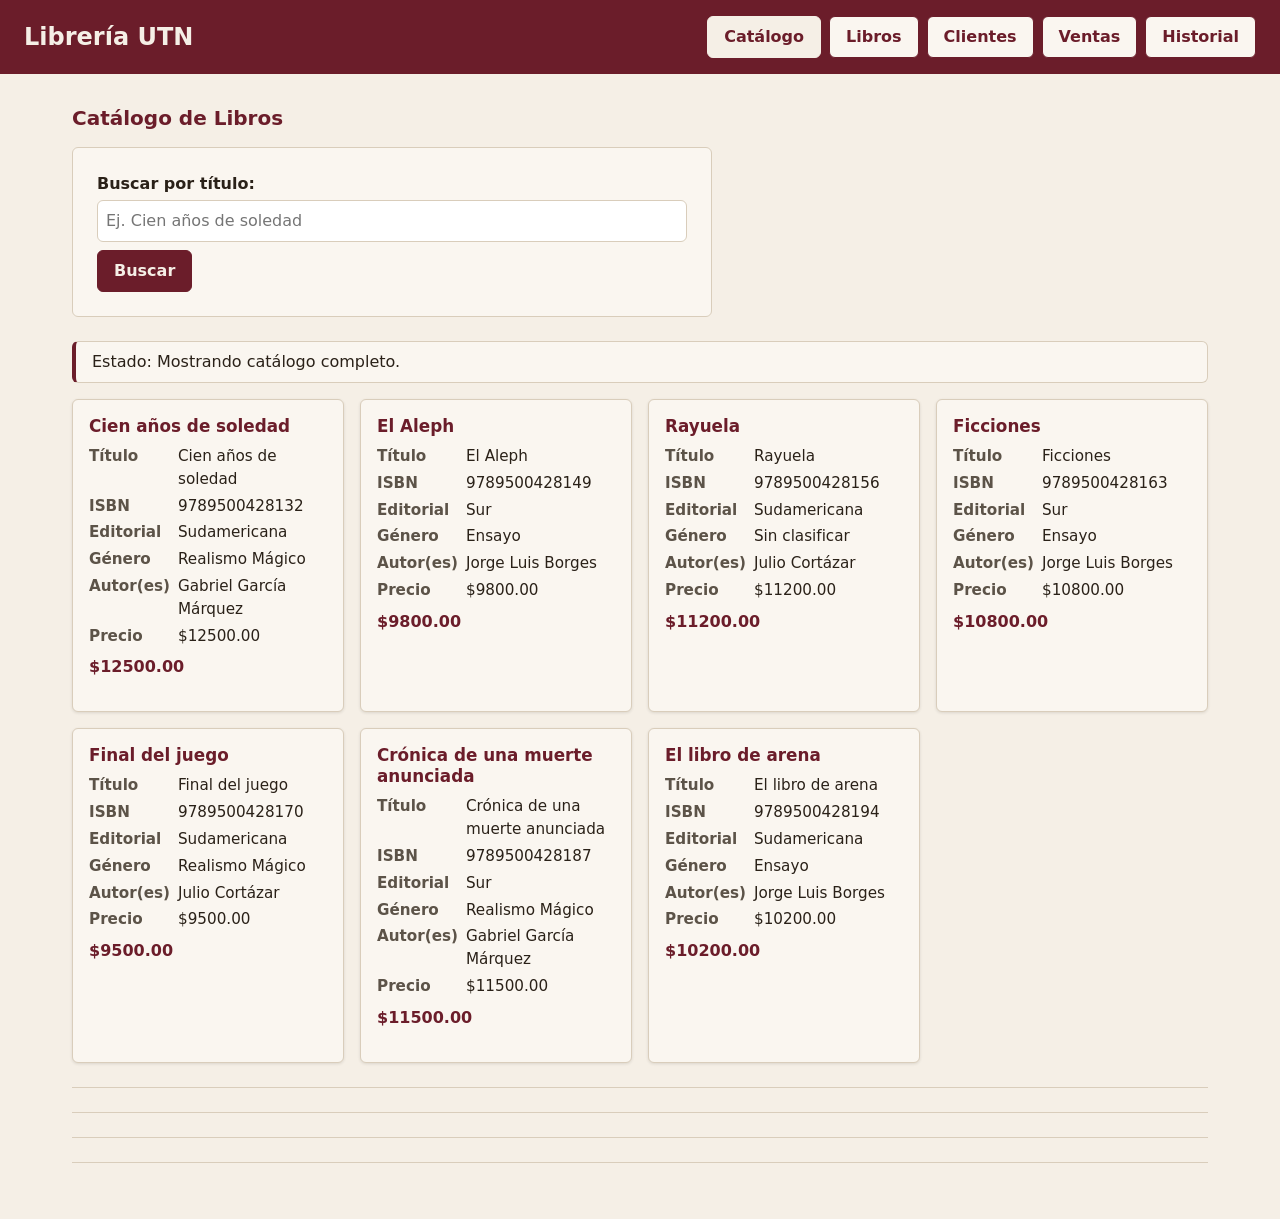
==== commit 25ee8b4e: "feat: estado del proyecto tras completar C-03 (datos-catalogo-filtro) - C-01 estructura-html-navegac" ====
--- a/index.html
+++ b/index.html
@@ -6,6 +6,8 @@
     <title>Librería UTN</title>
     <link rel="stylesheet" href="css/styles.css">
     <script src="js/navegacion.js" defer></script>
+    <script src="js/datos.js" defer></script>
+    <script src="js/catalogo.js" defer></script>
 </head>
 <body>
     <header>
